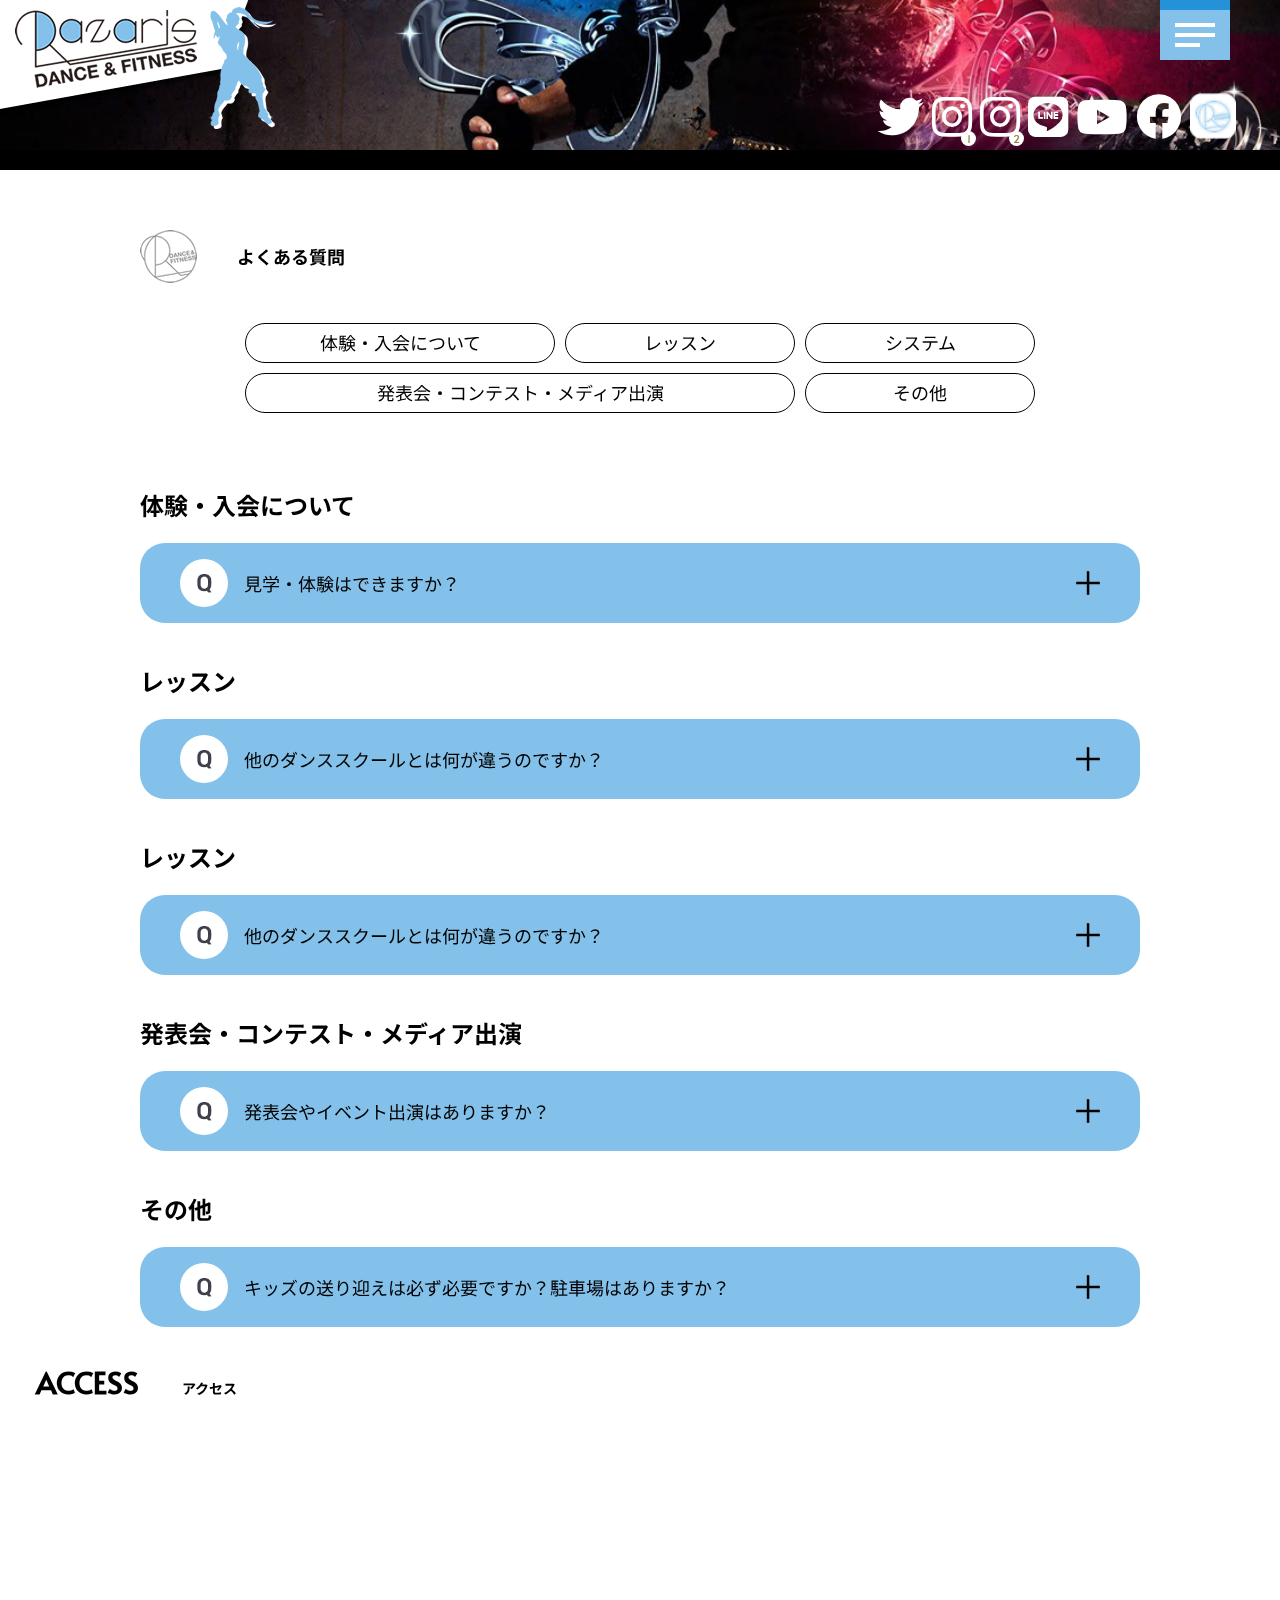
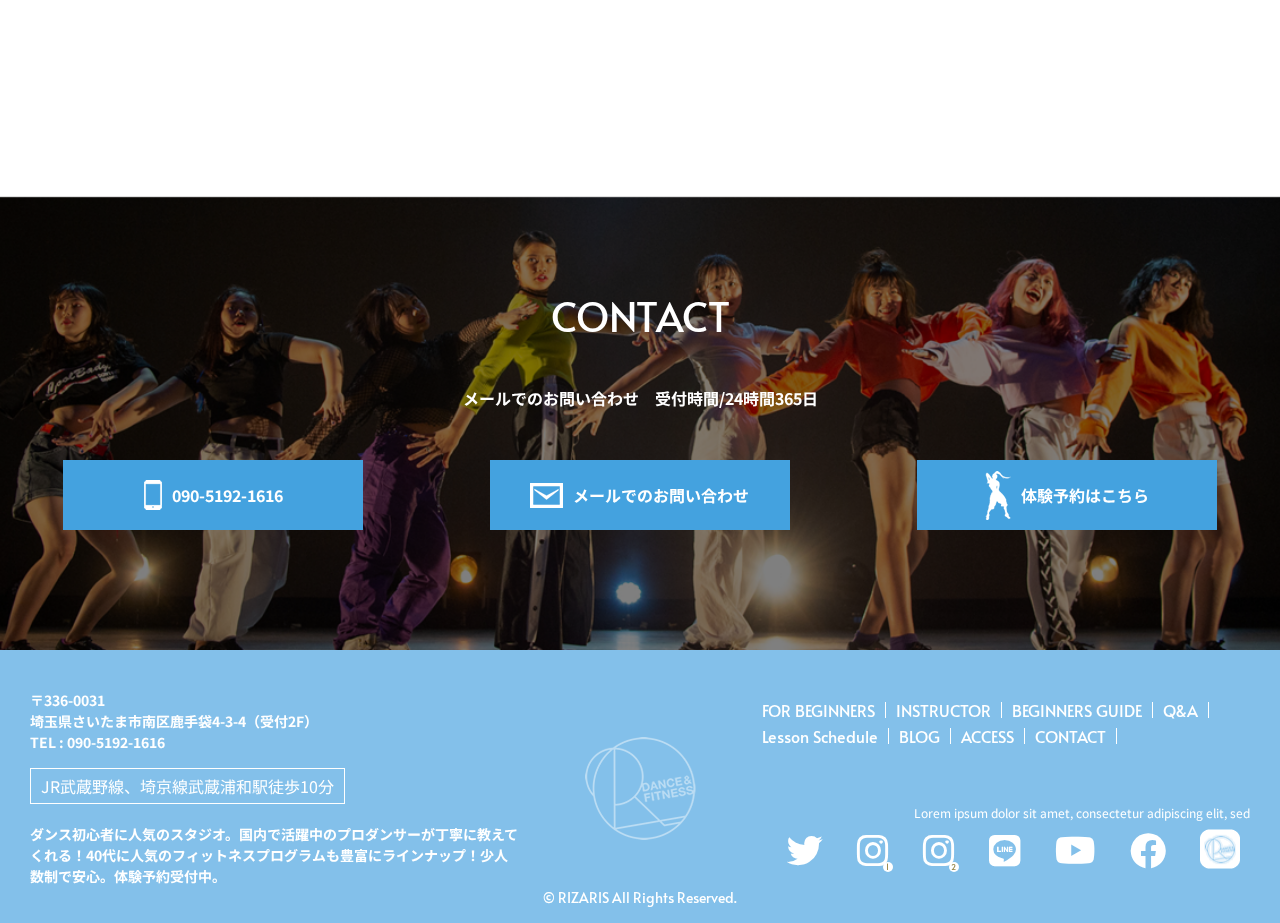
==== faq.html @ e18d0f36 "faq page added" ====
<!DOCTYPE html>
<html lang="en">
<head>
    <meta charset="UTF-8">
    <meta http-equiv="X-UA-Compatible" content="IE=edge">
    <meta name="viewport" content="width=device-width, initial-scale=1.0">
    <title>razaris</title>
    
    <link rel="shortcut icon" href="https://www.razaris.jp/wp/wp-content/themes/razaris/images/favicon.ico" type="image/vnd.microsoft.icon">
    <link rel="icon" href="https://www.razaris.jp/wp/wp-content/themes/razaris/images/favicon.ico" type="image/vnd.microsoft.icon">

    <link rel="stylesheet" href="./assets/css/fontawesome.css">
    <link rel="stylesheet" href="./assets/css/brands.css">
    <link rel="stylesheet" href="./assets/css/solid.css">
    <link rel="stylesheet" href="./assets/css/style.css">
    <link rel="stylesheet" href="./assets/css/top.css">
    <link rel="stylesheet" href="./assets/css/faq.css">

    <link rel="stylesheet" href="https://unpkg.com/swiper/swiper-bundle.min.css"/>
    <link href="https://unpkg.com/aos@2.3.1/dist/aos.css" rel="stylesheet">
</head>
<body>
    <header>
        <div>
            <div class="logo">
                <img src="./assets/img/logo.png" alt="">
            </div>
            <div class="menu-btn" onclick="menuClick(this)">
                <span></span>
                <span></span>
                <span></span>
            </div>
        </div>
    </header>
    <div class="menu" onclick="menuClose()">
        <div class="menu-left">
            <div class="logoBox">
                <img src="https://www.razaris.jp/wp/wp-content/themes/razaris/images/header_logo.png" alt="">
            </div>
            <div class="social-icons">
                <ul>
                    <li><a href="https://twitter.com/s_razaris" target="_blank"><i class="fab fa-twitter"></i></a></li>
                    <li><a href="https://www.instagram.com/razaris_studio/" target="_blank"><i class="fab fa-instagram"></i><span>1</span></a></li>
                    <li><a href="https://www.instagram.com/razaris_musashiurawa/" target="_blank"><i class="fab fa-instagram"></i><span>2</span></a></li>
                </ul>
                <ul>
                    <li><a href="https://line.me/R/ti/p/%40sju3052e" target="_blank"><i class="fab fa-line"></i></a></li>
                    <li><a href="https://www.youtube.com/channel/UCtfkmYhUdSObCA72cV7-EbQ" target="_blank"><i class="fab fa-youtube"></i></a></li>
                    <li><a href="https://www.facebook.com/%E3%83%A9%E3%82%B6%E3%83%AA%E3%82%B9-891098024272614/" target="_blank"><i class="fab fa-facebook"></i></a></li>
                </ul>
            </div>
        </div>
        <div class="menu-right">
            <div class="nav-list">
                <ul>
                    <li>
                        <a class="nav-item" href="https://www.razaris.jp/beginners">
                            <div class="inWrap">
                                <div class="box en">FOR BEGINNERS</div>
                                <div class="box jp">はじめての方へ</div>
                            </div>
                            <span class="bg"></span>
                        </a>
                    </li>
                    <li>
                        <a class="nav-item" href="https://www.razaris.jp/instructor">
                            <div class="inWrap">
                                <div class="box en">INSTRUCTOR</div>
                                <div class="box jp">インストラクター</div>
                            </div>
                            <span class="bg"></span>
                        </a>
                    </li>
                    <li>
                        <a class="nav-item" href="https://www.razaris.jp/guide">
                            <div class="inWrap">
                                <div class="box en">BEGINNERS GUIDE</div>
                                <div class="box jp">体験・入会案内</div>
                            </div>
                            <span class="bg"></span>
                        </a>
                    </li>
                    <li>
                        <a class="nav-item" href="https://www.razaris.jp/price">
                            <div class="inWrap">
                                <div class="box en">PRICE&amp;CLASS</div>
                                <div class="box jp">料金表＆クラス紹介</div>
                            </div>
                            <span class="bg"></span>
                        </a>
                    </li>
                    <li>
                        <a class="nav-item" href="https://www.razaris.jp/qa">
                            <div class="inWrap">
                                <div class="box en">Q&amp;A</div>
                                <div class="box jp">よくある質問</div>
                            </div>
                            <span class="bg"></span>
                        </a>
                    </li>
                </ul>
                <ul>
                    <li>
                        <a class="nav-item" href="https://www.razaris.jp/schedule#scheImg">
                            <div class="inWrap">
                                <div class="box en">Lesson Schedule</div>
                                <div class="box jp">レッスンスケジュール</div>
                            </div>
                            <span class="bg"></span>
                        </a>
                    </li>
                    <li>
                        <a class="nav-item" href="https://www.razaris.jp/blog">
                            <div class="inWrap">
                                <div class="box en">BLOG</div>
                                <div class="box jp">ブログ</div>
                            </div>
                            <span class="bg"></span>
                        </a>
                    </li>
                    <li>
                        <a class="nav-item" href="https://www.razaris.jp/access">
                            <div class="inWrap">
                                <div class="box en">ACCESS</div>
                                <div class="box jp">スタジオ案内</div>
                            </div>
                            <span class="bg"></span>
                        </a>
                    </li>
                    <li>
                        <a class="nav-item" href="https://www.razaris.jp/contact">
                            <div class="inWrap">
                                <div class="box en">CONTACT</div>
                                <div class="box jp">お問い合わせ</div>
                            </div>
                            <span class="bg"></span>
                        </a>
                    </li>
                    <li>
                        <a class="nav-item" href="https://www.razaris.jp/fitness" target="_blank">
                            <div class="inWrap">
                                <div class="box en">Fitness</div>
                                <div class="box jp">フィットネス</div>
                            </div>
                            <span class="bg"></span>
                        </a>
                    </li>
                </ul>
            </div>
            <div class="menu-bluebtn">
                <ul class="clearfix">
                    <li>
                        <a href="tel:09051921616">
                            <img src="https://www.razaris.jp/wp/wp-content/themes/razaris/images/navi_tel.png" alt="Tel">
                        </a>
                    </li>
                    <li>
                        <a href="https://www.razaris.jp/contact">
                            <img src="https://www.razaris.jp/wp/wp-content/themes/razaris/images/navi_mail.png" alt="Mail">
                        </a>
                    </li>
                    <li>
                        <a href="https://line.me/R/ti/p/%40sju3052e" target="_blank">
                            <img src="https://www.razaris.jp/wp/wp-content/themes/razaris/images/navi_line.png" alt="Line">
                        </a>
                    </li>
                    <li>
                        <a href="https://www.razaris.jp/schedule">
                            <img src="https://www.razaris.jp/wp/wp-content/themes/razaris/images/navi_trial.png" alt="">
                            <div class="inWrap">
                                <p class="s">体験予約はこちら</p>
                                <p class="l">体験レッスン</p>
                            </div>
                        </a>
                    </li>
                </ul>
            </div>
        </div>
    </div>
    <main>
        <section id="section01" class="top-banner" data-props="padding-top,padding-bottom" data-values="45,45">
            <div class="social-container">
                <div class="social-icons">
                    <ul>
                        <li><a href="https://twitter.com/s_razaris" target="_blank"><i class="fab fa-twitter"></i></a></li>
                        <li><a href="https://www.instagram.com/razaris_studio/" target="_blank"><i class="fab fa-instagram"></i><span>1</span></a></li>
                        <li><a href="https://www.instagram.com/razaris_musashiurawa/" target="_blank"><i class="fab fa-instagram"></i><span>2</span></a></li>
                        <li><a href="https://line.me/R/ti/p/%40sju3052e" target="_blank"><i class="fab fa-line"></i></a></li>
                        <li><a href="https://www.youtube.com/channel/UCtfkmYhUdSObCA72cV7-EbQ" target="_blank"><i class="fab fa-youtube"></i></a></li>
                        <li><a href="https://www.facebook.com/%E3%83%A9%E3%82%B6%E3%83%AA%E3%82%B9-891098024272614/" target="_blank"><i class="fab fa-facebook"></i></a></li>
                        <li><a href="https://ameblo.jp/razarisdanceandfitness/" target="_blank"><img src="./assets/img/fa-blog.png" alt=""></a></li>
                    </ul>
                </div>
            </div>
            <div class="black-bar"></div>
        </section>
        <!-- section faq -->
        <section class="section-pagetitle">
            <div class="wrapper">
                <div class="container">
                    <div class="page-title">
                        <img src="./assets/img/mark-black.png" alt="">
                        <p>よくある質問</p>
                    </div>    
                </div>    
            </div>
        </section>
        <section id="section-faq" class="section-faq">
            <div class="wrapper">
                <div class="container">
                    <aside id="anchor">
                        <ul>
                            <li><a href="#trial">体験・入会について</a></li>
                            <li><a href="#lesson">レッスン</a></li>
                            <li><a href="#system">システム</a></li>
                            <li><a href="#contest">発表会・コンテスト・メディア出演</a></li>
                            <li><a href="#etc">その他</a></li>
                        </ul>
                        <br class="mb60">
                    </aside>
                </div>
            </div>
        </section>
        <section id="trial" class="section-trial">
            <div class="wrapper">
                <div class="container">
                    <!-- 体験・入会について -->
                    <div class="faq-title">
                        <h2>体験・入会について</h2>
                    </div>
                    <div class="faq-card">
                        <div class="faq-q">
                            <img src="./assets/img/q.png" alt="">
                            <p>
                                見学・体験はできますか？
                            </p>
                        </div>
                        <div class="faq-a">
                            <div class="faq-text">
                                <p>
                                    見学は承っていませんが、まず最初に体験レッスンを受講することでクラスの雰囲気を十分に感じていただけます。講師は体験受講される方の状況を把握していますので、安心して受けられます。体験レッスン料は1,000円（税込）です。
                                </p>
                            </div>
                        </div>
                    </div>
                </div>
            </div>
        </section>
        <section id="lesson" class="section-lesson">
            <div class="wrapper">
                <div class="container">    
                    <!-- レッスン -->
                    <div class="faq-title">
                        <h2>レッスン</h2>
                    </div>
                    <div class="faq-card">
                        <div class="faq-q">
                            <img src="./assets/img/q.png" alt="">
                            <p>
                                他のダンススクールとは何が違うのですか？
                            </p>
                        </div>
                        <div class="faq-a">
                            <div class="faq-text">
                                <p>
                                    国内外のダンスシーンやメディアで活躍する一流ダンサーから直接レッスンを受けられます。また、レッスン前後に2階のラウンジで団らんしたりくつろぐこともできますので、アットホームな雰囲気で居心地がいいスタジオです。
                                </p>
                            </div>
                        </div>
                    </div>
                </div>
            </div>
        </section>
        <section id="system" class="section-system">
            <div class="wrapper">
                <div class="container">    
                    <!-- レッスン -->
                    <div class="faq-title">
                        <h2>レッスン</h2>
                    </div>
                    <div class="faq-card">
                        <div class="faq-q">
                            <img src="./assets/img/q.png" alt="">
                            <p>
                                他のダンススクールとは何が違うのですか？
                            </p>
                        </div>
                        <div class="faq-a">
                            <div class="faq-text">
                                <p>
                                    国内外のダンスシーンやメディアで活躍する一流ダンサーから直接レッスンを受けられます。また、レッスン前後に2階のラウンジで団らんしたりくつろぐこともできますので、アットホームな雰囲気で居心地がいいスタジオです。
                                </p>
                            </div>
                        </div>
                    </div>
                </div>
            </div>
        </section>
        <section id="contest" class="section-contest">
            <div class="wrapper">
                <div class="container">    
                    <!-- 発表会・コンテスト・メディア出演 -->
                    <div class="faq-title">
                        <h2>発表会・コンテスト・メディア出演</h2>
                    </div>
                    <div class="faq-card">
                        <div class="faq-q">
                            <img src="./assets/img/q.png" alt="">
                            <p>
                                発表会やイベント出演はありますか？
                            </p>
                        </div>
                        <div class="faq-a">
                            <div class="faq-text">
                                <p>
                                    ダンスクラスでは年に1回大規模なダンス発表会があり、希望によりご参加いただけます。<br>
                                    是非日頃の練習の成果を発揮してください！<br>
                                    過去には、プラザウエスト、蕨市民会館、彩の国芸術劇場、さいたま市文化センター等でダンス公演を開催しました。<br>
                                    他、地域交流イベント、コンテストに出演する機会もあります。
                                </p>
                            </div>
                        </div>
                    </div>
                </div>
            </div>
        </section>
        <section id="etc" class="section-etc">
            <div class="wrapper">
                <div class="container">
                    <!-- その他 -->
                    <div class="faq-title">
                        <h2>その他</h2>
                    </div>
                    <div class="faq-card">
                        <div class="faq-q">
                            <img src="./assets/img/q.png" alt="">
                            <p>
                                キッズの送り迎えは必ず必要ですか？駐車場はありますか？
                            </p>
                        </div>
                        <div class="faq-a">
                            <div class="faq-text">
                                <p>
                                    お子様の安全の為にできるだけ慣れるまで付き添いお願いいたします。<br>
                                    スタジオ前駐車場（3台）と隣の駐車場（8、9、10番）、交差点奥駐車場（4台）は譲り合ってご利用ください。満車の際は、隣のコインパーキングをご利用下さい。駐車場内で昇降をお願いいたします。<br>
                                    スタジオ前での路駐、Uターン、アイドリングは禁止とさせていただいております。
                                </p>
                            </div>
                        </div>
                    </div>
                </div>    
            </div>
        </section>
    </main>
    <section id="section10" class="section10">
        <h1>
            ACCESS <span class="subtitle">アクセス</span>
        </h1>
        <iframe src="https://www.google.com/maps/embed?pb=!1m18!1m12!1m3!1d1922.9398902011635!2d139.63848699033758!3d35.84933406135089!2m3!1f0!2f0!3f0!3m2!1i1024!2i768!4f13.1!3m3!1m2!1s0x6018eb6c1aa24273%3A0x673429aa1a81c50f!2zUkFaQVJJUyDjg4Djg7Pjgrkm44OV44Kj44OD44OI44ON44K5!5e0!3m2!1sja!2sjp!4v1604991293645!5m2!1sja!2sjp" frameborder="0" allowfullscreen="" aria-hidden="false" tabindex="0"></iframe>
        <div class="main-container">
            <div class="contact-title">
                CONTACT
            </div>
            <div class="contact-subtitle">
                メールでのお問い合わせ　受付時間/24時間365日
            </div>
            <div class="button-container">
                <a href="" class="blue-btn">
                    <img src="./assets/img/icon-phone.png" alt="">
                    <span>090-5192-1616</span>
                </a>
                <a href="" class="blue-btn">
                    <img src="./assets/img/icon-mail.png" alt="">
                    <span>メールでのお問い合わせ</span>
                </a>
                <a href="" class="blue-btn">
                    <img src="./assets/img/icon-ninja.png" alt="">
                    <span>体験予約はこちら</span>
                </a>
            </div>
        </div>
    </section>
    <footer>
        <div class="main-container">
            <div class="footer-left">
                <p>
                    〒336-0031<br>
                    埼玉県さいたま市南区鹿手袋4-3-4（受付2F）<br>
                    TEL : 090-5192-1616
                </p>
                <div class="box-text">
                    JR武蔵野線、埼京線武蔵浦和駅徒歩10分
                </div>
                <p>
                    ダンス初心者に人気のスタジオ。国内で活躍中のプロダンサーが丁寧に教えてくれる！40代に人気のフィットネスプログラムも豊富にラインナップ！少人数制で安心。体験予約受付中。
                </p>
            </div>
            <div class="footer-center">
                <img src="./assets/img/mark-white.png" alt="">
            </div>
            <div class="footer-right">
                <div class="footer-menu">
                    <ul>
                        <li><a href="./beginners.html">FOR BEGINNERS</a></li>
                        <li><a href="./instructor.html">INSTRUCTOR</a></li>
                        <li><a href="./guide.html">BEGINNERS GUIDE</a></li>
                        <li><a href="./faq.html">Q&A</a></li>
                        <li><a href="./schedule.html">Lesson Schedule</a></li>
                        <li><a href="./blog.html">BLOG</a></li>
                        <li><a href="./access.html">ACCESS</a></li>
                        <li><a href="./contact.html">CONTACT</a></li>
                    </ul>
                </div>
                <div class="social-container">
                    <p>
                        Lorem ipsum dolor sit amet, consectetur adipiscing elit, sed
                    </p>
                    <div class="social-icons">
                        <ul>
                            <li><a href="https://twitter.com/s_razaris" target="_blank"><i class="fab fa-twitter"></i></a></li>
                            <li><a href="https://www.instagram.com/razaris_studio/" target="_blank"><i class="fab fa-instagram"></i><span>1</span></a></li>
                            <li><a href="https://www.instagram.com/razaris_musashiurawa/" target="_blank"><i class="fab fa-instagram"></i><span>2</span></a></li>
                            <li><a href="https://line.me/R/ti/p/%40sju3052e" target="_blank"><i class="fab fa-line"></i></a></li>
                            <li><a href="https://www.youtube.com/channel/UCtfkmYhUdSObCA72cV7-EbQ" target="_blank"><i class="fab fa-youtube"></i></a></li>
                            <li><a href="https://www.facebook.com/%E3%83%A9%E3%82%B6%E3%83%AA%E3%82%B9-891098024272614/" target="_blank"><i class="fab fa-facebook"></i></a></li>
                            <li><a href="https://ameblo.jp/razarisdanceandfitness/" target="_blank"><img src="./assets/img/fa-blog.png" alt=""></a></li>
                        </ul>
                    </div>
                </div>
            </div>
        </div>
        <div class="copyright">© RIZARIS All Rights Reserved.</div>
    </footer>
</div>    
    <script src="https://ajax.googleapis.com/ajax/libs/jquery/3.4.1/jquery.min.js"></script>
    <script src="./assets/js/main.js"></script>
    <script src="./assets/js/luxy.js" charset="UTF-8"></script>
    <script>
		luxy.init({
			wrapper: '#luxy',
			targets : '.luxy-el',
			wrapperSpeed:  0.08
		});
	</script>
    <script src="https://unpkg.com/swiper/swiper-bundle.min.js"></script>
    <script src="https://unpkg.com/aos@2.3.1/dist/aos.js"></script>
    <script>
        AOS.init();
    </script>

    <!-- Initialize Swiper -->
    <script>
        document.addEventListener('DOMContentLoaded', (event) => {
            document.querySelector('video').playbackRate = 0.5;
        })

    </script>
    <script>
      var swiper = new Swiper(".mySwiper", {
        slidesPerView: 4,
        spaceBetween: 30,
        slidesPerGroup: 1,
        centeredSlides: true,
        loop: true,
        speed: 1000,
        loopFillGroupWithBlank: true,
        pagination: {
          el: ".swiper-pagination",
          clickable: true,
        },
        navigation: {
          nextEl: ".swiper-button-next",
          prevEl: ".swiper-button-prev",
        },
        autoplay: 
        {
            delay: 2000,
        },
        breakpoints: {
            300: {
                slidesPerView: 1,
                spaceBetween: 20,
            },
            400: {
                slidesPerView: 2,
                spaceBetween: 20,
            },
            700: {
                slidesPerView: 4,
                spaceBetween: 10,
            },
            1024: {
                slidesPerView: 4,
                spaceBetween: 20,
            },
            1280: {
                slidesPerView: 4,
                spaceBetween: 30,
            },
            1700: {
                slidesPerView: 5,
                spaceBetween: 30,
            }
        },
      });
    </script>
    <script>
      var swiper = new Swiper(".mySwiper1", {
        slidesPerView: 4,
        spaceBetween: 0,
        slidesPerGroup: 1,
        loop: true,
        speed: 1000,
        loopFillGroupWithBlank: true,
        centeredSlides: true,
        pagination: {
          el: ".swiper-pagination",
          clickable: true,
        },
        autoplay: 
        {
            delay: 1000,
            disableOnInteraction: true,
            reverseDirection: true,
        },
      });
    </script>
    <script>
        var vSwiper = new Swiper(".vSwiper", {
            slidesPerView: 3,
            direction: "vertical",
            spaceBetween: 20,
            loop: false,
            navigation: {
                nextEl: ".swiper-button-next",
                prevEl: ".swiper-button-prev",
            },
            pagination: {
                el: ".swiper-pagination",
                clickable: true,
            },
            // autoplay: 
            // {
            //     delay: 1000,
            // },
            breakpoints: {
                300: {
                    slidesPerView: 2,
                    spaceBetween: 4,
                },
                400: {
                    slidesPerView: 3,
                    spaceBetween: 6,
                },
                700: {
                    slidesPerView: 3,
                    spaceBetween: 10,
                },
                1024: {
                    slidesPerView: 3,
                    spaceBetween: 15,
                },
                1400: {
                    slidesPerView: 3,
                    spaceBetween: 20,
                },
            },
        });
    </script>
    <script type="text/javascript">
        function selectVideo() {
            var video = document.getElementById('myVideo');
            var source = document.getElementById('videoSrc');

            source.setAttribute('src', 'https://v.ftcdn.net/04/48/09/37/240_F_448093765_5IXoB23cC8hgKr6oNmVTh2h4mNml1hp4_ST.mp4');

            video.load();
            video.play();

            fetchVideoAndPlay();
        }

        function selectVideo1() {
            var video = document.getElementById('myVideo');
            var source = document.getElementById('videoSrc');

            source.setAttribute('src', 'https://v.ftcdn.net/04/48/09/38/700_F_448093869_Vq3X20FxTqQklXRP7B7qhKaOr8yYSsgb_ST.mp4');

            video.load();
            video.play();
        }
        function selectVideo2() {
            var video = document.getElementById('myVideo');
            var source = document.getElementById('videoSrc');

            source.setAttribute('src', 'https://v.ftcdn.net/04/48/09/38/700_F_448093812_rDXJckNQewrt40mZOoKi8KOc2uJFhSHm_ST.mp4');

            video.load();
            video.play();
        }
        function selectVideo3() {
            var video = document.getElementById('myVideo');
            var source = document.getElementById('videoSrc');

            source.setAttribute('src', 'https://v.ftcdn.net/04/48/09/32/700_F_448093206_kaLBcEiaNkqK47w3LVMt9gm4i082Mdwi_ST.mp4');

            video.load();
            video.play();
        }
        function selectVideo4() {
            var video = document.getElementById('myVideo');
            var source = document.getElementById('videoSrc');

            source.setAttribute('src', 'https://v.ftcdn.net/04/78/23/54/700_F_478235412_tMBUkXyQqa2BK3oj0tUpE2cZcK6jKGqp_ST.mp4');

            video.load();
            video.play();
        }

    </script>

</body>
</html>
---- assets/css/brands.css ----
/*!
 * Font Awesome Free 6.0.0-beta3 by @fontawesome - https://fontawesome.com
 * License - https://fontawesome.com/license/free (Icons: CC BY 4.0, Fonts: SIL OFL 1.1, Code: MIT License)
 * Copyright 2021 Fonticons, Inc.
 */
:root, :host {
  --fa-font-brands: normal 400 1em/1 "Font Awesome 6 Brands"; }

@font-face {
  font-family: 'Font Awesome 6 Brands';
  font-style: normal;
  font-weight: 400;
  font-display: block;
  src: url("../webfonts/fa-brands-400.woff2") format("woff2"), url("../webfonts/fa-brands-400.ttf") format("truetype"); }

.fab,
.fa-brands {
  font-family: 'Font Awesome 6 Brands';
  font-weight: 400; }

.fa-42-group:before {
  content: "\e080"; }

.fa-innosoft:before {
  content: "\e080"; }

.fa-500px:before {
  content: "\f26e"; }

.fa-accessible-icon:before {
  content: "\f368"; }

.fa-accusoft:before {
  content: "\f369"; }

.fa-acquisitions-incorporated:before {
  content: "\f6af"; }

.fa-adn:before {
  content: "\f170"; }

.fa-adversal:before {
  content: "\f36a"; }

.fa-affiliatetheme:before {
  content: "\f36b"; }

.fa-airbnb:before {
  content: "\f834"; }

.fa-algolia:before {
  content: "\f36c"; }

.fa-alipay:before {
  content: "\f642"; }

.fa-amazon:before {
  content: "\f270"; }

.fa-amazon-pay:before {
  content: "\f42c"; }

.fa-amilia:before {
  content: "\f36d"; }

.fa-android:before {
  content: "\f17b"; }

.fa-angellist:before {
  content: "\f209"; }

.fa-angrycreative:before {
  content: "\f36e"; }

.fa-angular:before {
  content: "\f420"; }

.fa-app-store:before {
  content: "\f36f"; }

.fa-app-store-ios:before {
  content: "\f370"; }

.fa-apper:before {
  content: "\f371"; }

.fa-apple:before {
  content: "\f179"; }

.fa-apple-pay:before {
  content: "\f415"; }

.fa-artstation:before {
  content: "\f77a"; }

.fa-asymmetrik:before {
  content: "\f372"; }

.fa-atlassian:before {
  content: "\f77b"; }

.fa-audible:before {
  content: "\f373"; }

.fa-autoprefixer:before {
  content: "\f41c"; }

.fa-avianex:before {
  content: "\f374"; }

.fa-aviato:before {
  content: "\f421"; }

.fa-aws:before {
  content: "\f375"; }

.fa-bandcamp:before {
  content: "\f2d5"; }

.fa-battle-net:before {
  content: "\f835"; }

.fa-behance:before {
  content: "\f1b4"; }

.fa-behance-square:before {
  content: "\f1b5"; }

.fa-bilibili:before {
  content: "\e3d9"; }

.fa-bimobject:before {
  content: "\f378"; }

.fa-bitbucket:before {
  content: "\f171"; }

.fa-bitcoin:before {
  content: "\f379"; }

.fa-bity:before {
  content: "\f37a"; }

.fa-black-tie:before {
  content: "\f27e"; }

.fa-blackberry:before {
  content: "\f37b"; }

.fa-blogger:before {
  content: "\f37c"; }

.fa-blogger-b:before {
  content: "\f37d"; }

.fa-bluetooth:before {
  content: "\f293"; }

.fa-bluetooth-b:before {
  content: "\f294"; }

.fa-bootstrap:before {
  content: "\f836"; }

.fa-bots:before {
  content: "\e340"; }

.fa-btc:before {
  content: "\f15a"; }

.fa-buffer:before {
  content: "\f837"; }

.fa-buromobelexperte:before {
  content: "\f37f"; }

.fa-buy-n-large:before {
  content: "\f8a6"; }

.fa-buysellads:before {
  content: "\f20d"; }

.fa-canadian-maple-leaf:before {
  content: "\f785"; }

.fa-cc-amazon-pay:before {
  content: "\f42d"; }

.fa-cc-amex:before {
  content: "\f1f3"; }

.fa-cc-apple-pay:before {
  content: "\f416"; }

.fa-cc-diners-club:before {
  content: "\f24c"; }

.fa-cc-discover:before {
  content: "\f1f2"; }

.fa-cc-jcb:before {
  content: "\f24b"; }

.fa-cc-mastercard:before {
  content: "\f1f1"; }

.fa-cc-paypal:before {
  content: "\f1f4"; }

.fa-cc-stripe:before {
  content: "\f1f5"; }

.fa-cc-visa:before {
  content: "\f1f0"; }

.fa-centercode:before {
  content: "\f380"; }

.fa-centos:before {
  content: "\f789"; }

.fa-chrome:before {
  content: "\f268"; }

.fa-chromecast:before {
  content: "\f838"; }

.fa-cloudflare:before {
  content: "\e07d"; }

.fa-cloudscale:before {
  content: "\f383"; }

.fa-cloudsmith:before {
  content: "\f384"; }

.fa-cloudversify:before {
  content: "\f385"; }

.fa-cmplid:before {
  content: "\e360"; }

.fa-codepen:before {
  content: "\f1cb"; }

.fa-codiepie:before {
  content: "\f284"; }

.fa-confluence:before {
  content: "\f78d"; }

.fa-connectdevelop:before {
  content: "\f20e"; }

.fa-contao:before {
  content: "\f26d"; }

.fa-cotton-bureau:before {
  content: "\f89e"; }

.fa-cpanel:before {
  content: "\f388"; }

.fa-creative-commons:before {
  content: "\f25e"; }

.fa-creative-commons-by:before {
  content: "\f4e7"; }

.fa-creative-commons-nc:before {
  content: "\f4e8"; }

.fa-creative-commons-nc-eu:before {
  content: "\f4e9"; }

.fa-creative-commons-nc-jp:before {
  content: "\f4ea"; }

.fa-creative-commons-nd:before {
  content: "\f4eb"; }

.fa-creative-commons-pd:before {
  content: "\f4ec"; }

.fa-creative-commons-pd-alt:before {
  content: "\f4ed"; }

.fa-creative-commons-remix:before {
  content: "\f4ee"; }

.fa-creative-commons-sa:before {
  content: "\f4ef"; }

.fa-creative-commons-sampling:before {
  content: "\f4f0"; }

.fa-creative-commons-sampling-plus:before {
  content: "\f4f1"; }

.fa-creative-commons-share:before {
  content: "\f4f2"; }

.fa-creative-commons-zero:before {
  content: "\f4f3"; }

.fa-critical-role:before {
  content: "\f6c9"; }

.fa-css3:before {
  content: "\f13c"; }

.fa-css3-alt:before {
  content: "\f38b"; }

.fa-cuttlefish:before {
  content: "\f38c"; }

.fa-d-and-d:before {
  content: "\f38d"; }

.fa-d-and-d-beyond:before {
  content: "\f6ca"; }

.fa-dailymotion:before {
  content: "\e052"; }

.fa-dashcube:before {
  content: "\f210"; }

.fa-deezer:before {
  content: "\e077"; }

.fa-delicious:before {
  content: "\f1a5"; }

.fa-deploydog:before {
  content: "\f38e"; }

.fa-deskpro:before {
  content: "\f38f"; }

.fa-dev:before {
  content: "\f6cc"; }

.fa-deviantart:before {
  content: "\f1bd"; }

.fa-dhl:before {
  content: "\f790"; }

.fa-diaspora:before {
  content: "\f791"; }

.fa-digg:before {
  content: "\f1a6"; }

.fa-digital-ocean:before {
  content: "\f391"; }

.fa-discord:before {
  content: "\f392"; }

.fa-discourse:before {
  content: "\f393"; }

.fa-dochub:before {
  content: "\f394"; }

.fa-docker:before {
  content: "\f395"; }

.fa-draft2digital:before {
  content: "\f396"; }

.fa-dribbble:before {
  content: "\f17d"; }

.fa-dribbble-square:before {
  content: "\f397"; }

.fa-dropbox:before {
  content: "\f16b"; }

.fa-drupal:before {
  content: "\f1a9"; }

.fa-dyalog:before {
  content: "\f399"; }

.fa-earlybirds:before {
  content: "\f39a"; }

.fa-ebay:before {
  content: "\f4f4"; }

.fa-edge:before {
  content: "\f282"; }

.fa-edge-legacy:before {
  content: "\e078"; }

.fa-elementor:before {
  content: "\f430"; }

.fa-ello:before {
  content: "\f5f1"; }

.fa-ember:before {
  content: "\f423"; }

.fa-empire:before {
  content: "\f1d1"; }

.fa-envira:before {
  content: "\f299"; }

.fa-erlang:before {
  content: "\f39d"; }

.fa-ethereum:before {
  content: "\f42e"; }

.fa-etsy:before {
  content: "\f2d7"; }

.fa-evernote:before {
  content: "\f839"; }

.fa-expeditedssl:before {
  content: "\f23e"; }

.fa-facebook:before {
  content: "\f09a"; }

.fa-facebook-f:before {
  content: "\f39e"; }

.fa-facebook-messenger:before {
  content: "\f39f"; }

.fa-facebook-square:before {
  content: "\f082"; }

.fa-fantasy-flight-games:before {
  content: "\f6dc"; }

.fa-fedex:before {
  content: "\f797"; }

.fa-fedora:before {
  content: "\f798"; }

.fa-figma:before {
  content: "\f799"; }

.fa-firefox:before {
  content: "\f269"; }

.fa-firefox-browser:before {
  content: "\e007"; }

.fa-first-order:before {
  content: "\f2b0"; }

.fa-first-order-alt:before {
  content: "\f50a"; }

.fa-firstdraft:before {
  content: "\f3a1"; }

.fa-flickr:before {
  content: "\f16e"; }

.fa-flipboard:before {
  content: "\f44d"; }

.fa-fly:before {
  content: "\f417"; }

.fa-font-awesome:before {
  content: "\f2b4"; }

.fa-font-awesome-flag:before {
  content: "\f2b4"; }

.fa-font-awesome-logo-full:before {
  content: "\f2b4"; }

.fa-fonticons:before {
  content: "\f280"; }

.fa-fonticons-fi:before {
  content: "\f3a2"; }

.fa-fort-awesome:before {
  content: "\f286"; }

.fa-fort-awesome-alt:before {
  content: "\f3a3"; }

.fa-forumbee:before {
  content: "\f211"; }

.fa-foursquare:before {
  content: "\f180"; }

.fa-free-code-camp:before {
  content: "\f2c5"; }

.fa-freebsd:before {
  content: "\f3a4"; }

.fa-fulcrum:before {
  content: "\f50b"; }

.fa-galactic-republic:before {
  content: "\f50c"; }

.fa-galactic-senate:before {
  content: "\f50d"; }

.fa-get-pocket:before {
  content: "\f265"; }

.fa-gg:before {
  content: "\f260"; }

.fa-gg-circle:before {
  content: "\f261"; }

.fa-git:before {
  content: "\f1d3"; }

.fa-git-alt:before {
  content: "\f841"; }

.fa-git-square:before {
  content: "\f1d2"; }

.fa-github:before {
  content: "\f09b"; }

.fa-github-alt:before {
  content: "\f113"; }

.fa-github-square:before {
  content: "\f092"; }

.fa-gitkraken:before {
  content: "\f3a6"; }

.fa-gitlab:before {
  content: "\f296"; }

.fa-gitter:before {
  content: "\f426"; }

.fa-glide:before {
  content: "\f2a5"; }

.fa-glide-g:before {
  content: "\f2a6"; }

.fa-gofore:before {
  content: "\f3a7"; }

.fa-golang:before {
  content: "\e40f"; }

.fa-goodreads:before {
  content: "\f3a8"; }

.fa-goodreads-g:before {
  content: "\f3a9"; }

.fa-google:before {
  content: "\f1a0"; }

.fa-google-drive:before {
  content: "\f3aa"; }

.fa-google-pay:before {
  content: "\e079"; }

.fa-google-play:before {
  content: "\f3ab"; }

.fa-google-plus:before {
  content: "\f2b3"; }

.fa-google-plus-g:before {
  content: "\f0d5"; }

.fa-google-plus-square:before {
  content: "\f0d4"; }

.fa-google-wallet:before {
  content: "\f1ee"; }

.fa-gratipay:before {
  content: "\f184"; }

.fa-grav:before {
  content: "\f2d6"; }

.fa-gripfire:before {
  content: "\f3ac"; }

.fa-grunt:before {
  content: "\f3ad"; }

.fa-guilded:before {
  content: "\e07e"; }

.fa-gulp:before {
  content: "\f3ae"; }

.fa-hacker-news:before {
  content: "\f1d4"; }

.fa-hacker-news-square:before {
  content: "\f3af"; }

.fa-hackerrank:before {
  content: "\f5f7"; }

.fa-hips:before {
  content: "\f452"; }

.fa-hire-a-helper:before {
  content: "\f3b0"; }

.fa-hive:before {
  content: "\e07f"; }

.fa-hooli:before {
  content: "\f427"; }

.fa-hornbill:before {
  content: "\f592"; }

.fa-hotjar:before {
  content: "\f3b1"; }

.fa-houzz:before {
  content: "\f27c"; }

.fa-html5:before {
  content: "\f13b"; }

.fa-hubspot:before {
  content: "\f3b2"; }

.fa-ideal:before {
  content: "\e013"; }

.fa-imdb:before {
  content: "\f2d8"; }

.fa-instagram:before {
  content: "\f16d"; }

.fa-instagram-square:before {
  content: "\e055"; }

.fa-instalod:before {
  content: "\e081"; }

.fa-intercom:before {
  content: "\f7af"; }

.fa-internet-explorer:before {
  content: "\f26b"; }

.fa-invision:before {
  content: "\f7b0"; }

.fa-ioxhost:before {
  content: "\f208"; }

.fa-itch-io:before {
  content: "\f83a"; }

.fa-itunes:before {
  content: "\f3b4"; }

.fa-itunes-note:before {
  content: "\f3b5"; }

.fa-java:before {
  content: "\f4e4"; }

.fa-jedi-order:before {
  content: "\f50e"; }

.fa-jenkins:before {
  content: "\f3b6"; }

.fa-jira:before {
  content: "\f7b1"; }

.fa-joget:before {
  content: "\f3b7"; }

.fa-joomla:before {
  content: "\f1aa"; }

.fa-js:before {
  content: "\f3b8"; }

.fa-js-square:before {
  content: "\f3b9"; }

.fa-jsfiddle:before {
  content: "\f1cc"; }

.fa-kaggle:before {
  content: "\f5fa"; }

.fa-keybase:before {
  content: "\f4f5"; }

.fa-keycdn:before {
  content: "\f3ba"; }

.fa-kickstarter:before {
  content: "\f3bb"; }

.fa-kickstarter-k:before {
  content: "\f3bc"; }

.fa-korvue:before {
  content: "\f42f"; }

.fa-laravel:before {
  content: "\f3bd"; }

.fa-lastfm:before {
  content: "\f202"; }

.fa-lastfm-square:before {
  content: "\f203"; }

.fa-leanpub:before {
  content: "\f212"; }

.fa-less:before {
  content: "\f41d"; }

.fa-line:before {
  content: "\f3c0"; }

.fa-linkedin:before {
  content: "\f08c"; }

.fa-linkedin-in:before {
  content: "\f0e1"; }

.fa-linode:before {
  content: "\f2b8"; }

.fa-linux:before {
  content: "\f17c"; }

.fa-lyft:before {
  content: "\f3c3"; }

.fa-magento:before {
  content: "\f3c4"; }

.fa-mailchimp:before {
  content: "\f59e"; }

.fa-mandalorian:before {
  content: "\f50f"; }

.fa-markdown:before {
  content: "\f60f"; }

.fa-mastodon:before {
  content: "\f4f6"; }

.fa-maxcdn:before {
  content: "\f136"; }

.fa-mdb:before {
  content: "\f8ca"; }

.fa-medapps:before {
  content: "\f3c6"; }

.fa-medium:before {
  content: "\f23a"; }

.fa-medium-m:before {
  content: "\f23a"; }

.fa-medrt:before {
  content: "\f3c8"; }

.fa-meetup:before {
  content: "\f2e0"; }

.fa-megaport:before {
  content: "\f5a3"; }

.fa-mendeley:before {
  content: "\f7b3"; }

.fa-microblog:before {
  content: "\e01a"; }

.fa-microsoft:before {
  content: "\f3ca"; }

.fa-mix:before {
  content: "\f3cb"; }

.fa-mixcloud:before {
  content: "\f289"; }

.fa-mixer:before {
  content: "\e056"; }

.fa-mizuni:before {
  content: "\f3cc"; }

.fa-modx:before {
  content: "\f285"; }

.fa-monero:before {
  content: "\f3d0"; }

.fa-napster:before {
  content: "\f3d2"; }

.fa-neos:before {
  content: "\f612"; }

.fa-nimblr:before {
  content: "\f5a8"; }

.fa-node:before {
  content: "\f419"; }

.fa-node-js:before {
  content: "\f3d3"; }

.fa-npm:before {
  content: "\f3d4"; }

.fa-ns8:before {
  content: "\f3d5"; }

.fa-nutritionix:before {
  content: "\f3d6"; }

.fa-octopus-deploy:before {
  content: "\e082"; }

.fa-odnoklassniki:before {
  content: "\f263"; }

.fa-odnoklassniki-square:before {
  content: "\f264"; }

.fa-old-republic:before {
  content: "\f510"; }

.fa-opencart:before {
  content: "\f23d"; }

.fa-openid:before {
  content: "\f19b"; }

.fa-opera:before {
  content: "\f26a"; }

.fa-optin-monster:before {
  content: "\f23c"; }

.fa-orcid:before {
  content: "\f8d2"; }

.fa-osi:before {
  content: "\f41a"; }

.fa-page4:before {
  content: "\f3d7"; }

.fa-pagelines:before {
  content: "\f18c"; }

.fa-palfed:before {
  content: "\f3d8"; }

.fa-patreon:before {
  content: "\f3d9"; }

.fa-paypal:before {
  content: "\f1ed"; }

.fa-penny-arcade:before {
  content: "\f704"; }

.fa-perbyte:before {
  content: "\e083"; }

.fa-periscope:before {
  content: "\f3da"; }

.fa-phabricator:before {
  content: "\f3db"; }

.fa-phoenix-framework:before {
  content: "\f3dc"; }

.fa-phoenix-squadron:before {
  content: "\f511"; }

.fa-php:before {
  content: "\f457"; }

.fa-pied-piper:before {
  content: "\f2ae"; }

.fa-pied-piper-alt:before {
  content: "\f1a8"; }

.fa-pied-piper-hat:before {
  content: "\f4e5"; }

.fa-pied-piper-pp:before {
  content: "\f1a7"; }

.fa-pied-piper-square:before {
  content: "\e01e"; }

.fa-pinterest:before {
  content: "\f0d2"; }

.fa-pinterest-p:before {
  content: "\f231"; }

.fa-pinterest-square:before {
  content: "\f0d3"; }

.fa-pix:before {
  content: "\e43a"; }

.fa-playstation:before {
  content: "\f3df"; }

.fa-product-hunt:before {
  content: "\f288"; }

.fa-pushed:before {
  content: "\f3e1"; }

.fa-python:before {
  content: "\f3e2"; }

.fa-qq:before {
  content: "\f1d6"; }

.fa-quinscape:before {
  content: "\f459"; }

.fa-quora:before {
  content: "\f2c4"; }

.fa-r-project:before {
  content: "\f4f7"; }

.fa-raspberry-pi:before {
  content: "\f7bb"; }

.fa-ravelry:before {
  content: "\f2d9"; }

.fa-react:before {
  content: "\f41b"; }

.fa-reacteurope:before {
  content: "\f75d"; }

.fa-readme:before {
  content: "\f4d5"; }

.fa-rebel:before {
  content: "\f1d0"; }

.fa-red-river:before {
  content: "\f3e3"; }

.fa-reddit:before {
  content: "\f1a1"; }

.fa-reddit-alien:before {
  content: "\f281"; }

.fa-reddit-square:before {
  content: "\f1a2"; }

.fa-redhat:before {
  content: "\f7bc"; }

.fa-renren:before {
  content: "\f18b"; }

.fa-replyd:before {
  content: "\f3e6"; }

.fa-researchgate:before {
  content: "\f4f8"; }

.fa-resolving:before {
  content: "\f3e7"; }

.fa-rev:before {
  content: "\f5b2"; }

.fa-rocketchat:before {
  content: "\f3e8"; }

.fa-rockrms:before {
  content: "\f3e9"; }

.fa-rust:before {
  content: "\e07a"; }

.fa-safari:before {
  content: "\f267"; }

.fa-salesforce:before {
  content: "\f83b"; }

.fa-sass:before {
  content: "\f41e"; }

.fa-schlix:before {
  content: "\f3ea"; }

.fa-scribd:before {
  content: "\f28a"; }

.fa-searchengin:before {
  content: "\f3eb"; }

.fa-sellcast:before {
  content: "\f2da"; }

.fa-sellsy:before {
  content: "\f213"; }

.fa-servicestack:before {
  content: "\f3ec"; }

.fa-shirtsinbulk:before {
  content: "\f214"; }

.fa-shopify:before {
  content: "\e057"; }

.fa-shopware:before {
  content: "\f5b5"; }

.fa-simplybuilt:before {
  content: "\f215"; }

.fa-sistrix:before {
  content: "\f3ee"; }

.fa-sith:before {
  content: "\f512"; }

.fa-sitrox:before {
  content: "\e44a"; }

.fa-sketch:before {
  content: "\f7c6"; }

.fa-skyatlas:before {
  content: "\f216"; }

.fa-skype:before {
  content: "\f17e"; }

.fa-slack:before {
  content: "\f198"; }

.fa-slack-hash:before {
  content: "\f198"; }

.fa-slideshare:before {
  content: "\f1e7"; }

.fa-snapchat:before {
  content: "\f2ab"; }

.fa-snapchat-ghost:before {
  content: "\f2ab"; }

.fa-snapchat-square:before {
  content: "\f2ad"; }

.fa-soundcloud:before {
  content: "\f1be"; }

.fa-sourcetree:before {
  content: "\f7d3"; }

.fa-speakap:before {
  content: "\f3f3"; }

.fa-speaker-deck:before {
  content: "\f83c"; }

.fa-spotify:before {
  content: "\f1bc"; }

.fa-square-font-awesome:before {
  content: "\f425"; }

.fa-square-font-awesome-stroke:before {
  content: "\f35c"; }

.fa-font-awesome-alt:before {
  content: "\f35c"; }

.fa-squarespace:before {
  content: "\f5be"; }

.fa-stack-exchange:before {
  content: "\f18d"; }

.fa-stack-overflow:before {
  content: "\f16c"; }

.fa-stackpath:before {
  content: "\f842"; }

.fa-staylinked:before {
  content: "\f3f5"; }

.fa-steam:before {
  content: "\f1b6"; }

.fa-steam-square:before {
  content: "\f1b7"; }

.fa-steam-symbol:before {
  content: "\f3f6"; }

.fa-sticker-mule:before {
  content: "\f3f7"; }

.fa-strava:before {
  content: "\f428"; }

.fa-stripe:before {
  content: "\f429"; }

.fa-stripe-s:before {
  content: "\f42a"; }

.fa-studiovinari:before {
  content: "\f3f8"; }

.fa-stumbleupon:before {
  content: "\f1a4"; }

.fa-stumbleupon-circle:before {
  content: "\f1a3"; }

.fa-superpowers:before {
  content: "\f2dd"; }

.fa-supple:before {
  content: "\f3f9"; }

.fa-suse:before {
  content: "\f7d6"; }

.fa-swift:before {
  content: "\f8e1"; }

.fa-symfony:before {
  content: "\f83d"; }

.fa-teamspeak:before {
  content: "\f4f9"; }

.fa-telegram:before {
  content: "\f2c6"; }

.fa-telegram-plane:before {
  content: "\f2c6"; }

.fa-tencent-weibo:before {
  content: "\f1d5"; }

.fa-the-red-yeti:before {
  content: "\f69d"; }

.fa-themeco:before {
  content: "\f5c6"; }

.fa-themeisle:before {
  content: "\f2b2"; }

.fa-think-peaks:before {
  content: "\f731"; }

.fa-tiktok:before {
  content: "\e07b"; }

.fa-trade-federation:before {
  content: "\f513"; }

.fa-trello:before {
  content: "\f181"; }

.fa-tumblr:before {
  content: "\f173"; }

.fa-tumblr-square:before {
  content: "\f174"; }

.fa-twitch:before {
  content: "\f1e8"; }

.fa-twitter:before {
  content: "\f099"; }

.fa-twitter-square:before {
  content: "\f081"; }

.fa-typo3:before {
  content: "\f42b"; }

.fa-uber:before {
  content: "\f402"; }

.fa-ubuntu:before {
  content: "\f7df"; }

.fa-uikit:before {
  content: "\f403"; }

.fa-umbraco:before {
  content: "\f8e8"; }

.fa-uncharted:before {
  content: "\e084"; }

.fa-uniregistry:before {
  content: "\f404"; }

.fa-unity:before {
  content: "\e049"; }

.fa-unsplash:before {
  content: "\e07c"; }

.fa-untappd:before {
  content: "\f405"; }

.fa-ups:before {
  content: "\f7e0"; }

.fa-usb:before {
  content: "\f287"; }

.fa-usps:before {
  content: "\f7e1"; }

.fa-ussunnah:before {
  content: "\f407"; }

.fa-vaadin:before {
  content: "\f408"; }

.fa-viacoin:before {
  content: "\f237"; }

.fa-viadeo:before {
  content: "\f2a9"; }

.fa-viadeo-square:before {
  content: "\f2aa"; }

.fa-viber:before {
  content: "\f409"; }

.fa-vimeo:before {
  content: "\f40a"; }

.fa-vimeo-square:before {
  content: "\f194"; }

.fa-vimeo-v:before {
  content: "\f27d"; }

.fa-vine:before {
  content: "\f1ca"; }

.fa-vk:before {
  content: "\f189"; }

.fa-vnv:before {
  content: "\f40b"; }

.fa-vuejs:before {
  content: "\f41f"; }

.fa-watchman-monitoring:before {
  content: "\e087"; }

.fa-waze:before {
  content: "\f83f"; }

.fa-weebly:before {
  content: "\f5cc"; }

.fa-weibo:before {
  content: "\f18a"; }

.fa-weixin:before {
  content: "\f1d7"; }

.fa-whatsapp:before {
  content: "\f232"; }

.fa-whatsapp-square:before {
  content: "\f40c"; }

.fa-whmcs:before {
  content: "\f40d"; }

.fa-wikipedia-w:before {
  content: "\f266"; }

.fa-windows:before {
  content: "\f17a"; }

.fa-wirsindhandwerk:before {
  content: "\e2d0"; }

.fa-wsh:before {
  content: "\e2d0"; }

.fa-wix:before {
  content: "\f5cf"; }

.fa-wizards-of-the-coast:before {
  content: "\f730"; }

.fa-wodu:before {
  content: "\e088"; }

.fa-wolf-pack-battalion:before {
  content: "\f514"; }

.fa-wordpress:before {
  content: "\f19a"; }

.fa-wordpress-simple:before {
  content: "\f411"; }

.fa-wpbeginner:before {
  content: "\f297"; }

.fa-wpexplorer:before {
  content: "\f2de"; }

.fa-wpforms:before {
  content: "\f298"; }

.fa-wpressr:before {
  content: "\f3e4"; }

.fa-xbox:before {
  content: "\f412"; }

.fa-xing:before {
  content: "\f168"; }

.fa-xing-square:before {
  content: "\f169"; }

.fa-y-combinator:before {
  content: "\f23b"; }

.fa-yahoo:before {
  content: "\f19e"; }

.fa-yammer:before {
  content: "\f840"; }

.fa-yandex:before {
  content: "\f413"; }

.fa-yandex-international:before {
  content: "\f414"; }

.fa-yarn:before {
  content: "\f7e3"; }

.fa-yelp:before {
  content: "\f1e9"; }

.fa-yoast:before {
  content: "\f2b1"; }

.fa-youtube:before {
  content: "\f167"; }

.fa-youtube-square:before {
  content: "\f431"; }

.fa-zhihu:before {
  content: "\f63f"; }
---- assets/css/solid.css ----
/*!
 * Font Awesome Free 6.0.0-beta3 by @fontawesome - https://fontawesome.com
 * License - https://fontawesome.com/license/free (Icons: CC BY 4.0, Fonts: SIL OFL 1.1, Code: MIT License)
 * Copyright 2021 Fonticons, Inc.
 */
:root, :host {
  --fa-font-solid: normal 900 1em/1 "Font Awesome 6 Free"; }

@font-face {
  font-family: 'Font Awesome 6 Free';
  font-style: normal;
  font-weight: 900;
  font-display: block;
  src: url("../webfonts/fa-solid-900.woff2") format("woff2"), url("../webfonts/fa-solid-900.ttf") format("truetype"); }

.fas,
.fa-solid {
  font-family: 'Font Awesome 6 Free';
  font-weight: 900; }
---- assets/css/style.css ----
@import url('https://fonts.googleapis.com/css2?family=Fasthand&family=Noto+Sans+JP:wght@100;300;400;500;700;900&family=Noto+Serif+JP:wght@200;300;400;500;600;700;900&display=swap');
@import url('https://fonts.googleapis.com/css2?family=Alata&family=Zen+Kaku+Gothic+Antique:wght@500&display=swap');

*,*::after,*::before {
    box-sizing: border-box;
    margin: 0;
    padding: 0;
    max-width: 100%;
}
html {
    scroll-behavior: smooth;
}
body {
    font-family: 'Noto Sans JP', sans-serif;
    line-height: 1.5;
}
h1 {
    font-family: 'Alata', sans-serif;
    font-size: 30px;
}
h2 {
    font-family: 'Noto Sans JP', sans-serif;
    line-height: 1.5;
    font-size: 24px;
    font-weight: bold;
}

.subtitle {
    font-family: 'Noto Sans JP', sans-serif;
    font-size: 14px;
    margin-left: 36px;
}
a {
    color: inherit;
    text-decoration: none;
}
li {
    list-style: none;
}
img {
    vertical-align: middle;
    height: auto;
}

.container {
    width: 1080px;
    margin: auto;
}
section {
    position: relative;
}
.sp {
    display: none;
}

header {
    position: fixed;
    top: 0;
    left: 0;
    right: 0;
    z-index: 1000;
    transition: all .3s ease;
}
header>div {
    display: flex;
    align-items: center;
    position: relative;
}
header>div>a {
    display: flex;
}
.header-scroll {
    padding: 10px 0;
    background-color: rgba(255, 255, 255, .5);
    box-shadow: 0 0 5px rgba(0, 0, 0, .5);
}
.menu-btn {
    position: absolute;
    top: 0px;
    right: 50px;
    padding: 10px 15px;
    display: flex;
    flex-direction: column;
    justify-content: center;
    align-items: flex-start;
    cursor: pointer;
    background-color: #83c0ea;
    border-top: 10px solid #2591d8;
}
.menu-btn span {
    width: 40px;
    height: 4px;
    background-color: white;
    margin: 3px 0;
    transition: all .3s ease;
}
.menu-btn span:nth-child(3) {
    width: 25px;
}
.menu-btn:hover span:nth-child(3) {
    width: 40px;
}
.menu-open span:nth-child(1) {
    transform: rotate(135deg) translate(5px, -6px);
    background-color: white;
}
.menu-open span:nth-child(2) {
    width: 0px;
    opacity: 0;
    background-color: white;
}
.menu-open span:nth-child(3) {
    width: 40px;
    transform: rotate(-135deg) translate(8px, 9px);
    background-color: white;
}
.menu {
    position: fixed;
    color: white;
    background-color: rgba(0, 0, 0, .8);
    right: 0;
    top: 0;
    left: 0;
    bottom: 0;
    text-align: center;
    height: 100vh;
    padding-top: 200px;
    overflow-y: auto;
    backdrop-filter: blur(5px);
    font-size: 24px;
    opacity: 0;
    z-index: -1;
    transition: all .3s ease;
}
.menu-main-open {
    transform: translateY(0) !important;
    opacity: 1 !important;
    z-index: 999 !important;
}

/* menu */
.menu {
    display: flex;
    align-items: center;
    padding: 200px 10%;
    /* justify-content: center; */
}

.menu-left {
    width: 30%;
    padding-right: 5%;
    display: flex;
    align-items: center;
    flex-direction: column;
    justify-content: center;
}
.menu-left .logoBox {
    margin-bottom: 40px;
}
.menu-left .social-icons {
    display: flex;
    align-items: center;
    flex-direction: column;
    width: 100%;
}
.social-icons ul{
    width: 100%;
    display: flex;
    align-items: center;
    justify-content: space-around;
}
.social-icons ul li {
    padding-right: 8px;
    list-style: none;
    display: flex;
}
.social-icons ul li a {
    position: relative;
    color: #fff;
    font-size: 20px;
}
.social-icons ul li a span {
    position: absolute;
    right: -4px;
    bottom: 4px;
    display: block;
    width: 10px;
    height: 10px;
    background: #fff;
    border-radius: 50%;
    color: #958443;
    font-size: 8px;
    line-height: 10px;
    text-align: center;
}
.social-icons ul li a img {
    width: 20px;
    height: 20px;
    display: flex;
}
.fa-twitter:before {
    content: "\f099";
}
.fa-instagram:before {
    content: "\f16d";
}
.fa-line:before {
    content: "\f3c0";
}
.fa-youtube:before {
    content: "\f167";
}
.fa-facebook:before {
    content: "\f09a";
}

.menu-right {
    width: 70%;
    padding-left: 5%;
    display: flex;
    align-items: center;
    flex-direction: column;
    border-left: solid 1px white;
}
.menu-right .nav-list ul:first-child {
    padding-right: 20px;
}
.menu-right .nav-list ul:last-child {
    padding-left: 20px;
}

.menu-right .nav-list li .bg {
    background: white;
    width: 30px;
    height: 2px;
    position: absolute;
    right: 0;
    top: 50%;
    margin-top: -1px;
    z-index: -1;
    transition: all 0.3s;
}
.menu-right .nav-list li:hover {
    color: black;
    display: flex;
    align-items: center;
    justify-content: center;
}
.menu-right .nav-list li:hover .bg {
    height: 100%;
    width: 100%;
    transform: translate(0, -50%);
}
.menu-right .nav-list li .bg:before {
  content: '';
  height: 2px;
  width: 10px;
  background: white;
  position: absolute;
  right: -1px;      
  -webkit-transition: all 0.3s;      
  -o-transition: all 0.3s;      
  transition: all 0.3s;
}
.menu-right .nav-list li .bg:before {
  bottom: 3px;
  -webkit-transform: rotate(45deg);
  -ms-transform: rotate(45deg);
  transform: rotate(45deg);
}
.menu-right .nav-item {
    width: 100%;
}
.menu-right .nav-item:hover {
    text-align: center;
}
.menu-right .nav-item:hover .bg:before {
  right: 0;
}
.menu-right .nav-item:hover .bg:before{
  bottom: 6px;
}
.clearfix {
    width: 100%;
    display: flex;
    align-items: center;
    justify-content: space-around;
}
.clearfix li {
    width: 98%;
}
.clearfix img {
    width: 75px;
    height: 60px;
}
.menu .menu-bluebtn {
    width: 100%;
}
.menu .menu-bluebtn li {
    width: 110px;
    height: 80px;
    padding: 10px;
    background-color: #5e9edb;
    display: flex;
    align-items: center;
}
.menu .menu-bluebtn li:last-child {
    width: 300px;
    height: 80px;
}
.menu .menu-bluebtn li:last-child a {
    display: flex;
    align-items: center;
    justify-content: space-around;
}

.menu-right .nav-list {
    display: flex;
    text-align: left;
    width: 100%;
}
.menu-right .nav-list ul {
    width: 50%;
}
.menu-right .nav-list li {
    position: relative;
    margin-bottom: 10px;
    padding: 10px 0;
}
.inWrap {
    display: flex;
    flex-direction: column;
}
.inWrap .box.en {
    font-family: 'Alata', sans-serif;
    font-size: 16px;
}
.menu-right .box.jp {
    font-size: 10px;
}
.inWrap .s {
    font-size: 10px;
}
.inWrap .l {
    font-size: 16px;
}


/* =========================================================== */
/* footer */
footer {
    background-color: #83c0ea;
    color: white;
    padding: 40px 30px 15px 30px;
}
footer .main-container {
    display: flex;
    justify-content: center;
    align-items: center;
}
.footer-left {
    width: 35%;
    display: flex;
    flex-direction: column;
}
.footer-left p {
    font-size: 14px;
    font-weight: bold;
}
.footer-left .box-text {
    border: solid 1px white;
    margin-top: 15px;
    margin-bottom: 20px;
    padding: 5px 10px;
    width: fit-content;
}
.footer-center {
    width: 25%;
    display: flex;
    align-items: center;
    justify-content: center;
}
.footer-right {
    width: 35%;
}
.footer-right .footer-menu {
    display: flex;
    justify-content: flex-start;
}
.footer-right .footer-menu > div {
    border-right: solid 1px white;
}
.footer-right .social-container {
    position: relative;
    margin-top: 50px;
    bottom: unset;
    right: unset;
    text-align: right;
}
.footer-right .social-container p {
    font-size: 12px;
}
.footer-right .social-icons ul {
    width: 100%;
    display: flex;
    align-items: center;
    justify-content: flex-end;
}
.footer-right .social-icons ul li {
    padding-left: 15px;
    padding-right: 0;
}
.footer-right .social-icons ul li a {
    font-size: 36px;
}
.footer-right .social-icons ul li a img {
    min-width: 40px;
    height: 40px;
}
footer li {
    list-style: none;
}
.footer-menu ul {
    display: flex;
    flex-wrap: wrap;
}
.footer-menu li {
    font-family: 'Alata', sans-serif;
    font-size: 16px;
    list-style: none;
    white-space: nowrap;
    margin-right: 10px;
    border-right: 1px solid white;
    padding-right: 10px;
    line-height: 1;
    margin-bottom: 10px;
}
.footer-menu a {
    position: relative;
    transition: all .3s ease;
}
.footer-menu a::after {
    border-bottom: 1px solid white;
    position: absolute;
    content: '';
    bottom: -2px;
    left: -2%;
    width: 104%;
    transform: scale(0);
    transform-origin: 0%;
    transition: all .3s ease;
}
.footer-menu a:hover {
    color: white;
}
.footer-menu a:hover::after {
    transform: scale(1);
}

.social-container {
    position: absolute;
    bottom: -50px;
    right: 36px;
    z-index: 4;
}
.social-container li {
    font-family: 'Alata', sans-serif;
    font-size: 12px;
}
.copyright {
    font-family: 'Alata', sans-serif;
    font-size: 14px;
    text-align: center;
}



/* Animation */
.effect-shine::before {
	position: absolute;
	top: 0;
	left: -75%;
	z-index: 2;
	display: block;
	content: '';
	width: 50%;
	height: 100%;
	background: -webkit-linear-gradient(left, rgba(255,255,255,0) 0%, rgba(255,255,255,.3) 100%);
	background: linear-gradient(to right, rgba(255,255,255,0) 0%, rgba(255,255,255,.3) 100%);
	-webkit-transform: skewX(-25deg);
	transform: skewX(-25deg);
}
.effect-shine:hover::before {
	-webkit-animation: shine .75s;
	animation: shine .75s;
}
@-webkit-keyframes shine {
	100% {
		left: 125%;
	}
}
@keyframes shine {
	100% {
		left: 125%;
	}
}


/* Responsible */
@media (max-width: 1400px) {
}
@media (max-width: 1280px) {
    .footer-left {
        width: 40%;
    }
    .footer-center {
        width: 20%;
    }
    .footer-right {
        width: 40%;
    }
    .footer-right .social-icons ul {
        justify-content: space-around;
    }
}
@media (max-width: 900px) {
    header .logo img {
        height: 80px;
        width: auto;
    }
    .menu-btn {
        right: 10px;
    }
    .menu {
        padding: 150px 10%;
        flex-direction: column;
    }
    .menu-left {
        width: 100%;
        padding-right: 0;
    }
    .menu-left .social-icons {
        width: 100%;
        flex-direction: row;
        margin-bottom: 10px;
    }
    .social-icons ul li a {
        font-size: 40px;
    }
    .menu-right {
        width: 100%;
        padding-left: 0;
        border-left: none;
    }
    .clearfix {
        flex-wrap: wrap;
    }
    .menu .menu-bluebtn li {
        margin-bottom: 10px;
    }
    .menu .menu-bluebtn li {
        width: 80px;
        height: 60px;
    }
    .menu .menu-bluebtn li:last-child {
        width: 200px;
        height: 60px;
    }

}
@media (max-width: 767px) {
    .footer-right .social-container {
        text-align: center;
    }
    .footer-right .social-icons ul {
        justify-content: center;
    }

}
@media (max-width: 400px) {
    .menu-btn {
        padding: 4px 6px;
    }
    .menu-btn span {
        width: 36px;
        height: 3px;
    }
    .menu-btn:hover span:nth-child(3) {
        width: 36px;
    }
    .menu-btn:hover span:nth-child(3) {
        width: 36px;
    }
    .menu-open span:nth-child(3) {
        transform: rotate(-135deg) translate(7px, 8px);
    }
    .menu-right .nav-list {
        flex-direction: column;
    }
    .menu-right .nav-list ul {
        width: 100%;
    }
    .menu-right .nav-list ul:first-child {
        padding-right: 0;
    }
    .menu-right .nav-list ul:last-child {
        padding-left: 0;
    }

    .subtitle {
        display: block;
    }
    .footer-right .social-icons ul {
        width: 100%;
        justify-content: space-around;
    }
    .footer-right .social-icons ul li {
        padding: 0;
    }
}
---- assets/css/top.css ----
#topVideo {
    object-fit: cover;
    width: 100vw;
    height: 100vh;
    position: fixed;
    top: 0;
    left: 0;
}
.line-text {
    color: white;
    font-size: 12px;
    width: 300px;
    padding: 16px 0 50px 26px;
    border-left: 1px solid white
}
.main-container {
    /* padding: 0 36px; */
}
.top-banner {
    height: 100vh;
    z-index: 1;
}
.top-banner .banner-text {
    position: absolute;
    display: flex;
    flex-direction: column;
    left: 50%;
    top: 50%;
    transform: translate(-50%, -50%);
}
.top-banner .banner-text img {
    width: auto;
    height: auto;
    filter: blur(2px);
}
.top-banner .banner-text > div {
    display: flex;
    justify-content: center;
    left: 50%;
    top: 50%;
    font-family: 'Alata', sans-serif;
    font-size: 60px;
}
.top-banner .banner-text .inner-el {
    font-size: 4rem;
    position: relative;
    text-align: center;
    padding: 0 10px;
    max-width: 50px;
}
.top-banner img {
    height: 100%;
    width: auto;
}
.top-banner .logo-center {
    position: absolute;
    width: 100vw;
    height: 100vh;
    background-color: white;
    opacity: 0.3;
    display: flex;
    align-items: center;
    justify-content: center;
}
.top-banner .logo-center img {
    width: auto;
    height: auto;
}
.top-banner .banner-dancer1 {
    position: absolute;
    left: 0;
    bottom: -175px;
    z-index: 2;
    width: 400px;
}
.top-banner .banner-dancer2 {
    position: absolute;
    right: 0;
    bottom: 100px;
    z-index: 3;
}
.top-banner .banner-subtext {
    position: absolute;
    left: 76px;
    bottom: 0;
    font-family: 'Alata', sans-serif;
    font-size: 76px;
    color: white;
    font-style: italic;
    display: flex;
    align-items: center;
    z-index: 3;
}
.top-banner .banner-subtext span {
    font-family: 'Alata', sans-serif;
    font-size: 24px;
    color: white;
    writing-mode: vertical-rl;
    font-style: italic;
    transform: rotate(10deg);
    padding-left: 20px;
}
.top-banner .banner-teacher {
    position: absolute;
    right: 0;
    bottom: -80px;
    z-index: 2;
}
.top-banner .banner-teacher-text {
    position: absolute;
    bottom: 80px;
    right: 36px;
    z-index: 4;
}
.top-banner .banner-teacher-text p {
    transform: translateY(-50%) rotate(-8.5deg);
    font-size: 30px;
    font-style: italic;
    font-family: 'Alata', sans-serif;
}
.top-banner .banner-teacher-social {
    position: absolute;
    right: 36px;
    bottom: -40px;
    z-index: 2;
}
.top-banner .banner-teacher-social p {
    font-family: 'Noto Sans JP';
    font-size: 13px;
    color: white;
}

.top-banner .social-icons ul li {
    padding-right: 8px;
    list-style: none;
}
.top-banner .social-icons ul li a {
    position: relative;
    color: #fff;
    font-size: 46px;
}
.top-banner .social-icons ul li a span {
    position: absolute;
    right: -4px;
    bottom: 4px;
    display: block;
    width: 15px;
    height: 15px;
    background: #fff;
    border-radius: 50%;
    color: #958443;
    font-size: 11px;
    line-height: 15px;
    text-align: center;
}
.top-banner .social-icons ul li a img {
    width: 46px;
    height: 46px;
    display: flex;
}

/* section01 bottom */
.section01 {
    position: relative;
    margin-top: -80px;
}
.section01 .section01-bg {
    z-index: -1;
}
.section01 .line-text {
    position: absolute;
    left: 18vw;
    top: 50%;
    transform: translateY(-50%);
    font-family: 'Alata', sans-serif;
}
.section01 .mark-fitness {
    position: absolute;
    right: 36px;
    top: 30%;
    /* transform: translateY(-50%); */
    z-index: 3;
}
.section01 .mark-fitness:hover{
    transition: all 1s;
    -webkit-transform: rotateZ(360deg);
    -ms-transform: rotateZ(360deg);
    transform: rotateZ(360deg);
}

/* section2 slider */
.section02 {
    margin-top: -140px;
    padding-top: 180px;
    padding-bottom: 100px;
    background-size: cover;
    background-repeat: no-repeat;
    background-image: url(../img/section02-bg.png);
    z-index: 0;
}
.section02 .main-container {
    padding: 0 70px;
}
.swiper {
    width: 100%;
    height: 100%;
}
.swiper-slide {
    text-align: center;
    font-size: 18px;
    background: #fff;
    /* transform: translateX(-50%); */

    /* Center slide text vertically */
    display: -webkit-box;
    display: -ms-flexbox;
    display: -webkit-flex;
    display: flex;
    -webkit-box-pack: center;
    -ms-flex-pack: center;
    -webkit-justify-content: center;
    justify-content: center;
    -webkit-box-align: center;
    -ms-flex-align: center;
    -webkit-align-items: center;
    align-items: center;
}
.swiper-slide img {
    display: block;
    width: 100%;
    height: 100%;
    object-fit: cover;
}
.swiper-button-next:after, .swiper-rtl .swiper-button-prev:after {
    content: '' !important;
    width: 30px;
    height: 60px;
    background-repeat: no-repeat;
    background-image: url(../img/arrow-right.png);
}
.swiper-button-prev:after, .swiper-rtl .swiper-button-next:after {
    content: '' !important;
    width: 30px;
    height: 60px;
    background-repeat: no-repeat;
    background-image: url(../img/arrow-left.png);
}
.section02 .swiper-slide:after {
    position: absolute;
    top: 0;
    content: '';
    width: 100%;
    height: 100%;
    background-color: #5e9edb;
    opacity: 0.7;
}
.section02 .swiper-slide:hover:after {
    display: none;
}

/* section03 official movies */
.section03 {
    margin-bottom: 140px;
}
.section03 h1 {
    margin-left: 36px;
}
.section03 .line-text {
    position: relative;
    color: black;
    border-left-color: black;
    margin-left: calc(100vw - 336px);
}
.section03 .movie-container {
    padding-left: 25%;
    padding-right: 80px;
}
.section03 .container-takaki {
    display: flex;
    margin-top: 50px;
    width: 100%;
}
.section03 .container-takaki .takaki {
    margin-right: 20px;
    width: 70%;
    height: auto;
}
.section03 .vertical-slider {
    width: 30%;
    height: 460px;
    position: relative;
}
.section03 .vertical-slider .swiper-slide a {
    height: 100%;
}
.section03 .vertical-slider::before {
    content: "";
    position: absolute;
    top: 0;
    left: 0;
    width: 100%;
    height: 180px;
    background-color: black;
    opacity: 0.7;
    clip-path: polygon(0 0, 100% 0, 100% 20%, 0 30%);
    z-index: 2;
}
.section03 .vertical-slider::after {
    content: "";
    position: absolute;
    bottom: 0;
    left: 0;
    width: 100%;
    height: 180px;
    background-color: black;
    opacity: 0.7;
    clip-path: polygon(0 80%, 100% 70%, 100% 100%, 0% 100%);
    z-index: 2;
}
.section03 .vertical-slider .swiper-button-prev {
    bottom: unset;
    width: 40px;
    height: 16px;
    top: 32px !important;
    left: 50%;
    transform: translateX(-50%);
}
.section03 .vertical-slider .swiper-button-next {
    top: unset;
    width: 40px;
    height: 16px;
    bottom: 16px;
    left: 50%;
    transform: translateX(-50%);
}
.section03 .vertical-slider .swiper-button-next:after, .swiper-rtl .swiper-button-prev:after {
    content: '' !important;
    width: 40px;
    height: 16px;
    background-repeat: no-repeat;
    background-image: url(../img/arrow-down.png);
}
.section03 .vertical-slider .swiper-button-prev:after, .swiper-rtl .swiper-button-next:after {
    content: '' !important;
    width: 40px;
    height: 16px;
    background-repeat: no-repeat;
    background-image: url(../img/arrow-top.png);
}
.section03 .view-more {
    position: absolute;
    left: 0;
    top: 30%;
    overflow: hidden;
    width: 30vw;
    z-index: 1;
}
.section03 .view-more:hover {
    left: -20px;
    transition: .3s ease-in-out;
}
.section03 .dancer3 {
    position: absolute;
    width: 16vw;
    top: 0;
    left: 16.7vw;
    transform: translateX(100%);
    overflow: hidden;
    z-index: 1;
}
#myVideo {
    position: relative;
    width: 100%;
    height: 100%;
}
/* section04 */
.section04 h1 {
    text-align: right;
    margin-right: 36px;
}
.section04 .subtitle {
    margin-right: 36px;
}
.section04 .photo-container {
    margin-top: 50px;
    display: flex;
}
.section04 .view-more {
    position: absolute;
    right: -10px;
    top: 30%;
    overflow: hidden;
    width: 30vw;
    z-index: 1;
}
.section04 .view-more:hover {
    right: -20px;
    transition: .3s ease-in-out;
}
/* section05 beginner */
.section05 {
    position: relative;
    margin-top: 110px;
}
.section05 .main-container {
    background-color: #e8f3fb;
    clip-path: polygon(0 0, 100% 15%, 100% 100%, 0 85%);
    padding-top: 65px;
    padding-bottom: 105px;
    padding-left: 40px;
    padding-right: 40px;
}
.section05 h1 {
    margin-top: 110px;
}
.section05 .line-text {
    color: black;
    border-left-color: black;
    margin-left: 8.6vw;
    position: absolute;
    top: -40px;
    z-index: 3;
}
.section05 .beginner-content {
    margin-top: 40px;
    display: flex;
    align-items: center;
}
.beginner-content .beginner-text {
    padding-right: 40px;
    width: 50%;
    font-size: 16px;
}
.beginner-content .beginner-classmates {
    position: relative;
    width: 50%;
    margin-top: -120px;
    overflow: hidden;
}
/* section06 */
.section06 {
    position: relative;
}
#bg-section06 {
    position: relative;
    background-image: url(../img/section06-bg.png);
    top: 400px;
    background-repeat: no-repeat;
    background-size: cover;
    background-position: center;
    z-index: -1;
}
.section06 .viewmore2 {
    position: absolute;
    width: 30vw;
    top: -140px;
    left: 7.14vw;
    z-index: 1;
}
.section06 .viewmore2:hover {
    left: 6.5vw;
    transition: .3s ease-in-out;
}
.section06 .button-group {
    position: absolute;
    top: 0;
    display: flex;
    justify-content: space-around;
    flex-wrap: wrap;
    padding-top: 120px;
    padding-bottom: 50px;
    padding-left: 22.86vw;
    z-index: 1;
}
.section06 .button-group a {
    position: relative;
    margin-bottom: 36px;
    overflow: hidden;
    width: 35%;
}
.section06 .button-group a .box{
    position: absolute;
    bottom: 5px;
    right: 5px;
}
.box {
    display: inline-block;      
    vertical-align: top;
    transition: 0.3s color, 0.3s border, 0.3s transform, 0.3s opacity;
}
[class*=loader-] {
    display: inline-block;
    width: 20px;
    height: 20px;
    color: white;
    vertical-align: middle;
    pointer-events: none;
}
a .loader-12 {
    display: none;
}
a:hover .loader-12 {
    display: block;
    position: relative;
}
.loader-12:before, .loader-12:after {
    content: "";
    display: block;
    position: absolute;
    left: 50%;
    right: 0;
    top: 0;
    bottom: 50%;
    box-shadow: -10px 0 0 white;
    -webkit-animation: loader-12 2s linear infinite;
    animation: loader-12 2s linear infinite;
}
.loader-12:after {
    top: 50%;
    bottom: 0;
    -webkit-animation-delay: 0.5s;
    animation-delay: 0.5s;
}

@-webkit-keyframes loader-12 {
    0%, 100% {
      box-shadow: -10px 0 0 transparent;
      background-color: white;
    }
    50% {
      box-shadow: -10px 0 0 white;
      background-color: transparent;
    }
}
  
@keyframes loader-12 {
    0%, 100% {
      box-shadow: -10px 0 0 transparent;
      background-color: white;
    }
    50% {
      box-shadow: -10px 0 0 white;
      background-color: transparent;
    }
}

/* section07 */
.section07 {
    position: relative;
    margin-top: -100px;
}
.section07 h1 {
    margin-left: 36px;
}
.section07 .line-text {
    position: absolute;
    right: 36px;
    color: black;
    border-left-color: black;
    transform: translateY(-100%);
}
.section07 .main-container {
    display: flex;
    justify-content: space-around;
    padding: 0 36px;
    margin-top: 36px;
    background-image: url(../img/section07-bg.png);
    background-position: center;
    background-size: contain;
    background-repeat: no-repeat;
}
.section07 .main-container .genre-center {
    display: flex;
    align-items: center;
    justify-content: center;
}
.genre-center:hover{
    transition: all 1s;
    -webkit-transform: rotateZ(360deg);
    -ms-transform: rotateZ(360deg);
    transform: rotateZ(360deg);
}
.section07 .main-container .genre-content {
    display: flex;
    justify-content: space-around;
    flex-wrap: wrap;
    padding: 36px;
}
.section07 .main-container .genre-content a {
    width: 16vw;
}
.genre-content img:hover {
	-webkit-transform: rotate(15deg) scale(1.1);
	transform: rotate(15deg) scale(1.1);
	-webkit-transition: .3s ease-in-out;
	transition: .3s ease-in-out;
}

/* section08 */
.section08 {
    position: relative;
    margin-top: 180px;
}
.section08 .main-container {
    background-color: #e8f3fb;
    clip-path: polygon(100% 0%, 0 10%, 0% 100%, 100% 90%);
    padding: 127px 40px 94px 40px;
    margin-top: -50px;
    z-index: -1;
}
.section08 h1 {
    position: relative;
    text-align: center;
    z-index: 1;
}
.section08 .logo-center {
    position: absolute;
    top: 0;
    left: 50%;
    transform: translate(-100%, -25%);
    z-index: 1;
}
.section08 .card-container {
    display: flex;
    justify-content: space-around;
    flex-wrap: wrap;
}
.section08 .card-container .point-card {
    /* margin-right: 55px; */
    margin-bottom: 66px;
    width: 285px;
}
.section08 .card-container .point-card:last-child {
    /* margin-right: 0; */
}
.point-card .top-img {
    position: relative;
    border-radius: 5px;
    overflow: hidden;
}
.point-card .point-footer {
    margin-top: 12px;
    width: 100%;
    display: flex;
    align-items: center;
    justify-content:flex-start;
}
.point-card .point-footer .point {
    font-family: 'Alata', sans-serif;
    font-size: 15px;
    writing-mode: vertical-rl;
}
.point-card .point-footer .number {
    font-family: 'Alata', sans-serif;
    font-size: 30px;
    min-width: 48px;
    background-color: #83c0ea;
    margin: 0 3px;
    text-align: center;
}
.point-card .point-footer .text {
    font-size: 15px;
    margin-left: 5px;
}
.section08 .button-container {
    display: flex;
    justify-content: space-around;
    flex-wrap: wrap;
}
.section08 .button-container a {
    position: relative;
    width: 40vw;
    height: 100px;
    background-color: #165681;

    font-family: 'Alata', sans-serif;
    color: white;
    font-size: 30px;
    line-height: 1.5;
    padding-left: 30px;
    display: flex;
    flex-direction: column;
    justify-content: center;
    margin-bottom: 66px;
}
.section08 .button-container a span {
    font-size: 15px;
}
.section08 .button-container a::after {
    position: absolute;
    width: 130px;
    height: 130px;
    content: "";
    top: 20px;
    right: -40px;
    background-size: contain;
    background-repeat: no-repeat;
}
.button-purpose::after {
    background-image: url(../img/tri-view-blue.png);
}
.button-purpose:hover:after {
    transition: all .5s;
    -webkit-transform: rotateZ(360deg);
    -ms-transform: rotateZ(360deg);
    transform: rotateZ(360deg);
}
.button-eachcase::after {
    background-image: url(../img/tri-view-yellow.png);
}
.button-eachcase:hover:after {
    transition: all .5s;
    -webkit-transform: rotateZ(360deg);
    -ms-transform: rotateZ(360deg);
    transform: rotateZ(360deg);
}
.section08 .line-text {
    color: black;
    border-left-color: black;
    margin-left: 50%;
}
.section09 {
    position: relative;
    margin-top: 100px;
    margin-bottom: 150px;
}
.section09 .main-container {
    display: flex;
    padding: 0 36px;
}
.section09 .main-container .title {
    display: flex;
    align-items: center;
    margin-bottom: 20px;
}
.section09 .main-container .title img {
    width: 57px;
    height: 53px;
}
.btn-more {
    position: relative;
    font-size: 18px;
    width: 260px;
    height: 60px;
    display: flex;
    justify-content: center;
    align-items: center;
    border: 1px solid black;
    margin: auto;
    margin-top: 40px;
}
.btn-more:hover {
    transition: all .5s ease-in-out;
    color: white;
    background-color: black;
}

.blog-container {
    width: 60%;
    padding: 0 20px;
    border-right: 1px solid black;
}
.blog-container .title h1 {
    margin-left: 30px;
    font-family: 'Alata', sans-serif;
}
.blog-box {
    height: 435px;
    overflow-y: scroll;
}
.blog-card {
    display: flex;
    margin-bottom: 50px;
}
.blog-card .blog-img {
    position: relative;
    width: 35%;
    margin-right: 30px;
    overflow: hidden;
}
.blog-card .blog-content {
    width: 65%;
}
.blog-content .blog-date {
    font-family: 'Alata', sans-serif;
    font-size: 16px;
    margin-right: 15px;
}
.blog-content .blog-category {
    padding: 0 20px;
    color: white;
    background-color: black;
}
.blog-content .blog-title {
    font-size: 18px;
    font-weight: bold;
    margin-top: 20px;
    margin-bottom: 25px;
}
.blog-content .blog-text {
    font-size: 14px;
}
.twitter-container {
    width: 40%;
    padding: 0 20px;
}
.twitter-box {
    height: 435px;
    overflow-y: scroll;
}
.twitter-container h1 {
    font-family: 'Alata', sans-serif;
    margin-left: 20px;
}

/* section10 */
.section10 h1 {
    margin-left: 36px;
    margin-bottom: 15px;
}
.section10 iframe {
    width: 100%;
    height: 372px;
}
.section10 .main-container {
    background-image: url(../img/footer-bg.png);
    background-size: cover;
    background-repeat: no-repeat;
    background-position: center;
    padding-top: 90px;
    padding-bottom: 100px;
}
.contact-title {
    color: white;
    font-family: 'Alata', sans-serif;
    font-size: 40px;
    text-align: center;
}
.contact-subtitle {
    margin-top: 40px;
    color: white;
    font-size: 16px;
    font-weight: bold;
    text-align: center;
}
.button-container {
    margin-top: 50px;
    display: flex;
    align-items: center;
    justify-content: space-around;
    flex-wrap: wrap;
}
.blue-btn {
    display: flex;
    align-items: center;
    justify-content: center;

    width: 300px;
    height: 70px;
    margin-bottom: 20px;
    display: flex;
    align-items: center;
    justify-content: center;
    background-color: #44a2df;

    color: white;
    font-size: 16px;
    font-weight: bold;
}
.blue-btn img {
    margin-right: 10px;
}
.blue-btn:hover {
    transition: all .5s ease-in-out;
    background-color: #165681;
}



@media (max-width: 1280px) {
    .top-banner .banner-dancer1 {
        width: 360px;
    }
    .top-banner .banner-text {
        width: 40%;
    }
    .top-banner .banner-subtext {
        font-size: 6vw;
    }
    .top-banner .banner-subtext span {
        font-size: 2vw;
        padding-left: 2vw;
    }
    .top-banner .banner-teacher {
        width: 560px;
        bottom: -30px;
    }
    .social-container {
        bottom: -20px;
    }

    .section01 {
        margin-top: -60px;
    }
    .section01 .section01-bg {
        width: 90%;
    }
    .section01 .line-text {
        top: 60%;
    }
    .section01 .mark-fitness {
        width: 120px;
    }
    .section02 .swiper-button-next, .swiper-button-prev {
        top: 55% !important;
    }

/* section03 */
    .section03 .vertical-slider {
        height: 370px;
    }
    .section03 .dancer3 {
        top: -20%;
    }

    .beginner-content .beginner-text {
        font-size: 14px;
    }
/* section07 */
    .section07 .main-container .genre-content {
        padding: 20px;
    }

    .section08 {
        margin-top: 100px;
    }
    .section08 .button-container a {
        font-size: 26px;
        padding-right: 50px;
    }
    .section08 .button-container a span {
        font-size: 12px;
        padding-right: 50px;
    }
}
@media (max-width: 1024px) {
    .top-banner .banner-dancer1 {
        width: 300px;
    }
    .top-banner .banner-subtext {
        left: 36px;
    }
    .top-banner .banner-teacher {
        width: 450px;
        bottom: -30px;
    }
    .top-banner .banner-teacher-text {
        bottom: 55px;
    }
    .top-banner .banner-teacher-text p {
        font-size: 24px;
    }
    .social-container p {
        font-size: 10px;
    }
    .top-banner .social-icons ul li a {
        font-size: 32px;
    }
    .top-banner .social-icons ul li a img {
        width: 32px;
        height: 32px;
    }

    .section01 .mark-fitness {
        top: 45%;
    }
    .line-text {
        font-size: 10px;
        width: 190px;
        padding: 5px 5px 15px 8px;
    }
    .section02 .swiper-button-next, .swiper-button-prev {
        top: 60% !important;
    }
    .section02 {
        padding-bottom: 40px;
    }
    .section03 .dancer3 {
        top: -10%;
    }
    #bg-section06 {
        height: 700px !important;
    }
}
@media (max-width: 900px) {
    .section03 .dancer3 {
        top: -50%;
    }
    .section03 .movie-container {
        padding-left: 20%;
        padding-right: 40px;
    }
}
@media (max-width: 767px) {
    .top-banner .banner-text .inner-el {
        font-size: 2rem;
        padding: 0 4px;
    }

    .section01 {
        margin-top: 0px;
    }
    .section01 .mark-fitness {
        width: 80px;
        right: 15px;
    }
    .section01 .line-text {
        top: 49%;
        left: 5vw;
        padding: 5px 5px 15px 8px;
        width: 280px;
    }
    .section02 .main-container {
        padding: 0 50px;
    }
    .section03 .view-more {
        top: 45%;
    }
    .section03 .movie-container {
        padding-left: 20px;
        padding-right: 20px;
    }
    .section03 .vertical-slider {
        height: 300px;
    }
    .section03 .dancer3 {
        top: -20%;
        left: 3vw;
    }
    #bg-section06 {
        height: 500px !important;
        top: 300px;
    }
    .section06 .viewmore2 {
        top: -50%;
        left: 0;
        width: 30vw;
    }
    .section06 .button-group {
        top: 0;
        padding-top: 0;
    }
    .section06 .button-group a {
        width: 40%;
    }
    .section07 .main-container {
        flex-direction: column;
        margin-top: -100px;
        padding-bottom: 150px;
    }
    .section07 .main-container .genre-center {
        position: absolute;
        top: 10%;
        width: 25%;
        left: 50%;
    }
    .section08 .main-container {
        clip-path: polygon(100% 0%, 0 4%, 0% 100%, 100% 96%);
    }
    .section08 .button-container a {
        width: 90%;
    }
    .section08 .button-container a::after {
        width: 80px;
        height: 80px;
        top: 50px;
        right: -20px;
    }
    .section09 {
        margin: 50px 0;
    }
    .section09 .main-container {
        flex-direction: column;
    }
    .blog-container {
        width: 100%;
        border: none;
        padding: 0;
    }
    .twitter-container {
        width: 100%;
        margin-top: 40px;
    }
/* footer     */
    footer .main-container {
        flex-direction: column;
    }
    .footer-left {
        width: 100%;
    }
    .footer-center {
        margin: 20px 0;
    }
    .footer-right {
        width: 100%;
    }
    .footer-right .social-container {
        position: relative;
        bottom: 0;
        right: 0;
    }
    .footer-right .social-icons ul li a img {
        width: 40px;
        height: 40px;
    }
    .copyright {
        margin-top: 20px;
    }
}
@media (max-width: 700px) {
   
}
@media (max-width: 600px) {
    .top-banner .banner-text {
        top: 30%;
        width: 60%;
    }
    .top-banner .banner-subtext {
        left: 30px;
        bottom: 20%;
    }
    .top-banner .banner-dancer1 {
        width: 200px;
        bottom: 15%;
    }
    .top-banner .banner-dancer2 {
        width: 150px;
    }
    .top-banner .banner-teacher {
        width: 100%;
        bottom: 0px;
    }
    .top-banner .banner-teacher-text {
        bottom: 70px;
    }
    .top-banner .banner-teacher-text p {
        font-size: 18px;
    }
    .social-container {
        bottom: 0px;
    }

    .section05 .main-container {
        padding-left: 20px;
        padding-right: 20px;
    }
    .section05 .beginner-content {
        margin-left: 0;
        flex-direction: column;
    }
    .beginner-content .beginner-text {
        padding: unset;
        width: 100%;
    }
    .beginner-content .beginner-classmates {
        width: 100%;
        margin-top: 20px;
    }

    .section08 .button-container a {
        width: 100%;
        font-size: 20px;
    }
    .section08 .button-container a span {
        font-size: 10px;
        padding-right: 20px;
    }

    .blog-card {
        display: flex;
        margin-bottom: 50px;
        flex-direction: column;
    }
    .blog-card .blog-img {
        width: 100%;
        margin-right: 0;
    }
    .blog-card .blog-img img {
        width: 100%;
    }
    .blog-card .blog-content {
        margin-top: 20px;
        width: 100%;
    }
}
@media (max-width: 500px) {
   
}
@media (max-width: 400px) {
    h1 {
        font-size: 24px;
    }
    .subtitle {
        font-size: 10px;
        margin-left: 4px;
    }
    .section03 {
        margin-bottom: 40px;
    }
    .section03 .dancer3 {
        top: -50%;
    }
    .section03 .container-takaki .takaki {
        margin-right: 4px;
    }
    .section03 .vertical-slider {
        height: 135px;
    }
    .section05 h1 {
        margin-top: 0;
        margin-left: 0;
    }
    .section05 .main-container {
        padding: 65px 20px 105px 20px;
    }
    .section05 .beginner-content {
        margin-top: 0;
        padding: unset;
        flex-direction: column;
    }
    .section05 .main-container {
        clip-path: polygon(0 0, 100% 4%, 100% 100%, 0 96%);
    }
    .section05 .beginner-content {
        margin: unset;
        padding-top: 20px;
    }
    .section06 .button-group {
        top: 10px;
        padding-left: 0;
    }
    .section06 .button-group a {
        width: 70%;
    }
    .section07 .main-container .genre-center {
        width: 30%;
    }
    .section07 .main-container .genre-content a {
        width: 30vw;
    }
}
---- assets/css/faq.css ----
.wrapper {
    padding: 0 40px;
}
.container {
    width: 100%;
    max-width: 1000px;
    margin: auto;
}
.top-banner {
    height: 170px;
    padding-top: 150px;
    background-image: url(../img/banner-bg.png);
    background-size: cover;
    background-position: center;
    background-repeat: no-repeat;
}
.top-banner .social-container {
    position: absolute;
    right: 36px;
    bottom: 20px;
}
.top-banner .black-bar {
    background-color: black;
    height: 20px;
}
.section-pagetitle {
    margin-top: 60px;
    margin-bottom: 40px;
}
.page-title {
    display: flex;
    align-items: center;
}
.page-title p {
    font-size: 18px;
    font-weight: bold;
    margin-left: 40px;
}
#anchor ul {
    width: 100%;
    max-width: 800px;
    margin-left: auto;
    margin-right: auto;
    font-size: 0;
}
#anchor ul li {
    display: inline-block;
    padding: 0 5px;
    margin: 0 0 10px 0;
}
#anchor ul li a {
    height: 40px;
    border-radius: 20px;
    font-size: 18px;
    line-height: 2;
    border: 1px solid;
    width: 100%;
    display: block;
    text-align: center;
}
#anchor ul li a:hover {
    color: white;
    background-color: black;
}
#anchor ul li:nth-child(1) {
    width: 40%;
}
#anchor ul li:nth-child(2) {
    width: 30%;
}
#anchor ul li:nth-child(3) {
    width: 30%;
}
#anchor ul li:nth-child(4) {
    width: 70%;
}
#anchor ul li:nth-child(5) {
    width: 30%;
}
/* section faq */
.faq-title {
    margin-top: 40px;
    margin-bottom: 20px;
}
.faq-card {
    margin-bottom: 2.5vw;
    padding: 16px 40px;
    border-radius: 25px;
    background-color: #83c0ea;
}
.faq-card .faq-q {
    position: relative;
    display: flex;
    align-items: center;
}
.faq-card .faq-q img {
    width: 48px;
    height: 48px;
}
.faq-q p {
    font-size: 18px;
    line-height: 1.5;
    margin-left: 16px;
}

.faq-show .faq-q::after {
    background-image: url(../img/minus.png);
}
.faq-q::after {
    position: absolute;
    content: '';
    width: 24px;
    height: 24px;
    right: 0;
    padding: 3px;
    top: 50%;
    transform: translateY(-50%);
    display: inline-block;
    background-image: url(../img/plus.png);
    background-size: contain;
    background-repeat: no-repeat;
    background-position: center;
    transition: all .3s ease;
}
.faq-a {
    display: none;
    border-radius: 25px;
    margin-top: 16px;
}
.faq-a .faq-text {
    position: relative;
    background-color: white;
    padding: 40px;
    border-radius: 25px;
}


@media (max-width: 1280px) {
    .faq-card .faq-q {
        padding-right: 40px;
    }
}

@media (max-width: 768px) {
    #anchor ul li a {
        font-size: 12px;
    }
    .top-content h1 {
        font-size: 27px;
    }
    .faq-card {
        padding: 20px;
    }
    .faq-q p {
        font-size: 12px;
    }
    .faq-q::after {
        right: -4px;
        width: 20px;
        height: 20px;
    }
}


@media (max-width: 440px) {
    #anchor ul li a {
        font-size: 10px;
    }
    .top-content {
        bottom: 4vh;
    }
}
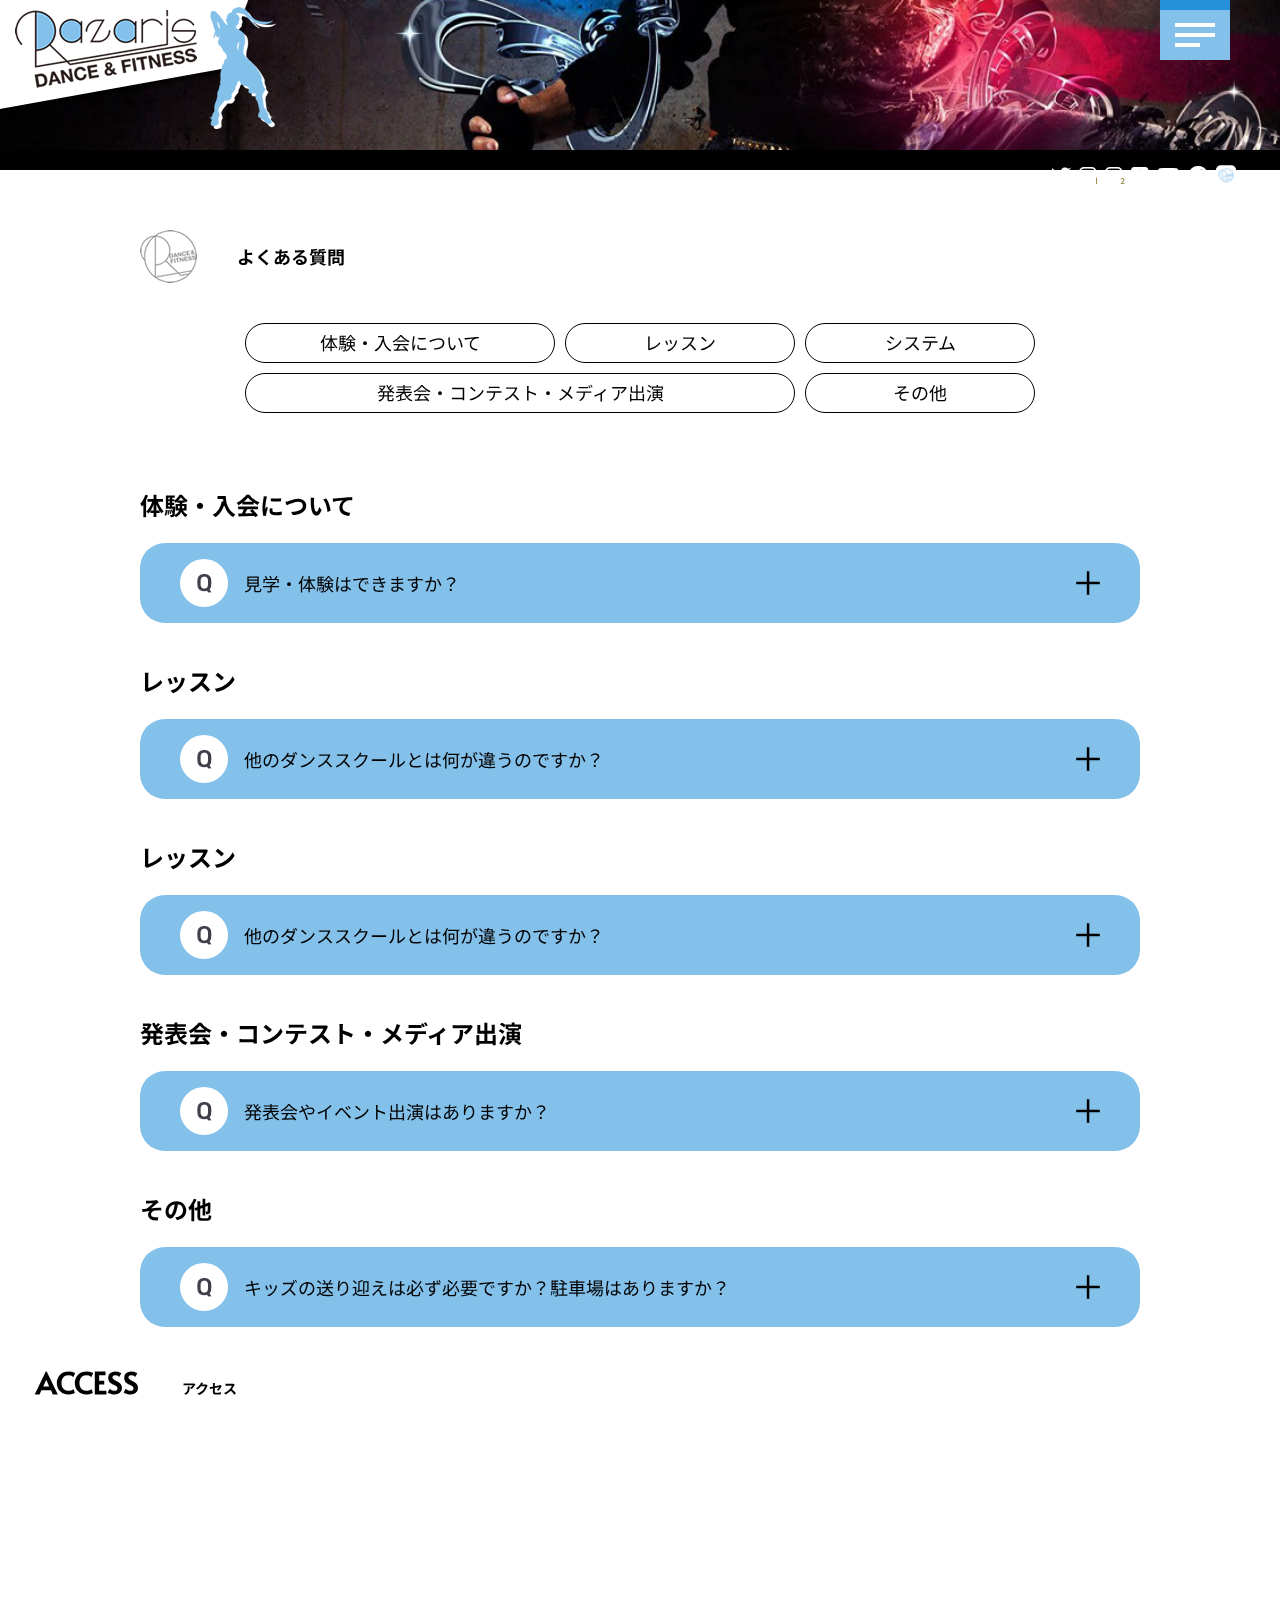
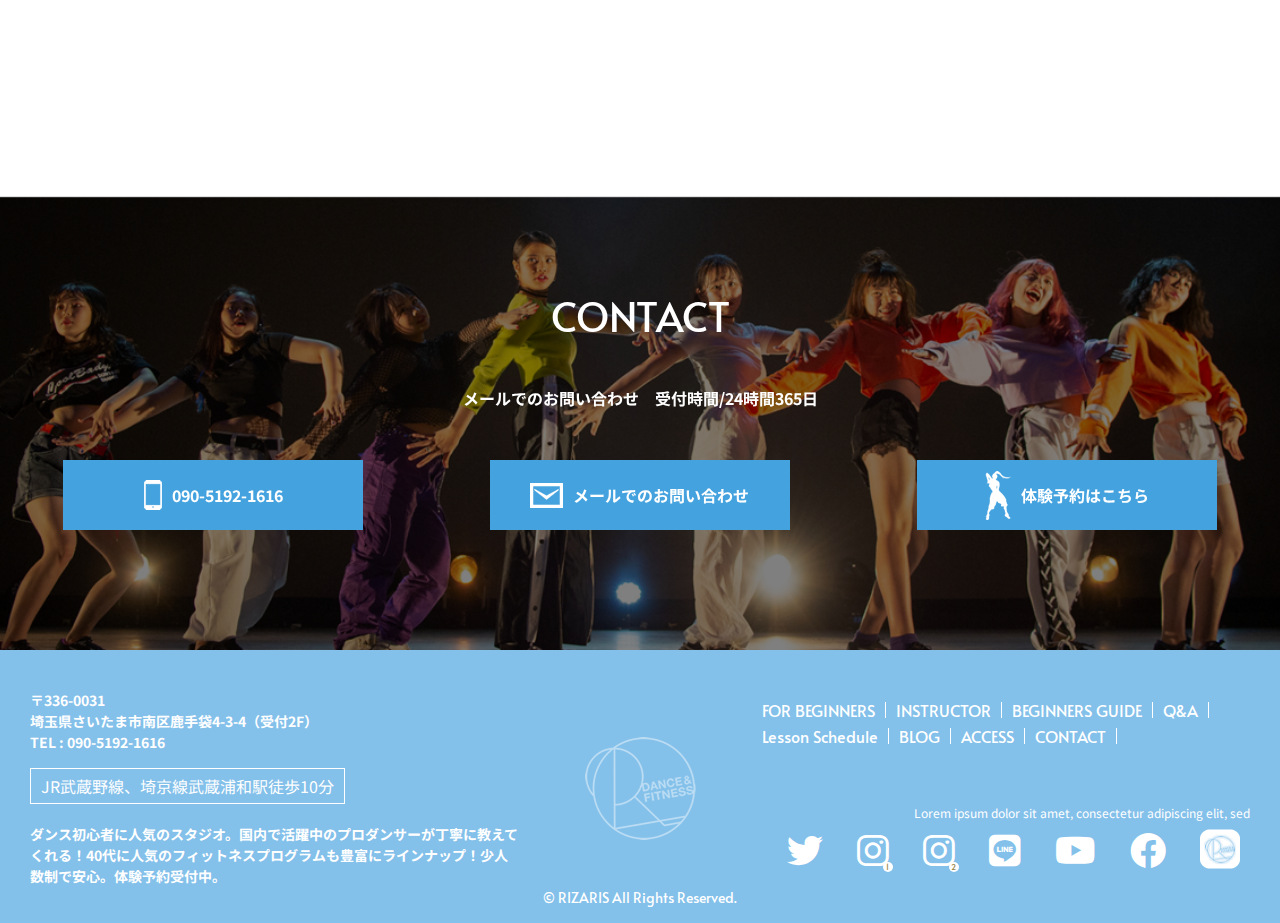
==== commit 7d0494fa: "20220219 instructor page added" ====
--- a/faq.html
+++ b/faq.html
@@ -12,8 +12,7 @@
     <link rel="stylesheet" href="./assets/css/fontawesome.css">
     <link rel="stylesheet" href="./assets/css/brands.css">
     <link rel="stylesheet" href="./assets/css/solid.css">
-    <link rel="stylesheet" href="./assets/css/style.css">
-    <link rel="stylesheet" href="./assets/css/top.css">
+    <link rel="stylesheet" href="./assets/css/common.css">
     <link rel="stylesheet" href="./assets/css/faq.css">
 
     <link rel="stylesheet" href="https://unpkg.com/swiper/swiper-bundle.min.css"/>
@@ -63,7 +62,7 @@
                         </a>
                     </li>
                     <li>
-                        <a class="nav-item" href="https://www.razaris.jp/instructor">
+                        <a class="nav-item" href="./instructor.html">
                             <div class="inWrap">
                                 <div class="box en">INSTRUCTOR</div>
                                 <div class="box jp">インストラクター</div>
@@ -90,7 +89,7 @@
                         </a>
                     </li>
                     <li>
-                        <a class="nav-item" href="https://www.razaris.jp/qa">
+                        <a class="nav-item" href="./faq.html">
                             <div class="inWrap">
                                 <div class="box en">Q&amp;A</div>
                                 <div class="box jp">よくある質問</div>
--- a/assets/css/common.css
+++ b/assets/css/common.css
@@ -0,0 +1,789 @@
+@import url('https://fonts.googleapis.com/css2?family=Fasthand&family=Noto+Sans+JP:wght@100;300;400;500;700;900&family=Noto+Serif+JP:wght@200;300;400;500;600;700;900&display=swap');
+@import url('https://fonts.googleapis.com/css2?family=Alata&family=Zen+Kaku+Gothic+Antique:wght@500&display=swap');
+
+*,*::after,*::before {
+    box-sizing: border-box;
+    margin: 0;
+    padding: 0;
+    max-width: 100%;
+}
+@-webkit-keyframes slide-in {
+    from {
+      opacity: 0;
+      right: -50%;
+    }
+  }
+  
+@keyframes slide-in {
+    from {
+        opacity: 0;
+        right: -50%;
+    }
+}
+html {
+    scroll-behavior: smooth;
+}
+body {
+    font-family: 'Noto Sans JP', sans-serif;
+    line-height: 1.5;
+}
+h1 {
+    font-family: 'Alata', sans-serif;
+    font-size: 30px;
+}
+h2 {
+    font-family: 'Noto Sans JP', sans-serif;
+    line-height: 1.5;
+    font-size: 24px;
+    font-weight: bold;
+}
+
+.subtitle {
+    font-family: 'Noto Sans JP', sans-serif;
+    font-size: 14px;
+    margin-left: 36px;
+}
+a {
+    color: inherit;
+    text-decoration: none;
+}
+li {
+    list-style: none;
+}
+img {
+    vertical-align: middle;
+    height: auto;
+}
+
+.container {
+    width: 1080px;
+    margin: auto;
+}
+section {
+    position: relative;
+}
+.sp {
+    display: none;
+}
+
+header {
+    position: fixed;
+    top: 0;
+    left: 0;
+    right: 0;
+    z-index: 1000;
+    transition: all .3s ease;
+}
+header>div {
+    display: flex;
+    align-items: center;
+    position: relative;
+}
+header>div>a {
+    display: flex;
+}
+.header-scroll {
+    padding: 10px 0;
+    background-color: rgba(255, 255, 255, .5);
+    box-shadow: 0 0 5px rgba(0, 0, 0, .5);
+}
+.menu-btn {
+    position: absolute;
+    top: 0px;
+    right: 50px;
+    padding: 10px 15px;
+    display: flex;
+    flex-direction: column;
+    justify-content: center;
+    align-items: flex-start;
+    cursor: pointer;
+    background-color: #83c0ea;
+    border-top: 10px solid #2591d8;
+}
+.menu-btn span {
+    width: 40px;
+    height: 4px;
+    background-color: white;
+    margin: 3px 0;
+    transition: all .3s ease;
+}
+.menu-btn span:nth-child(3) {
+    width: 25px;
+}
+.menu-btn:hover span:nth-child(3) {
+    width: 40px;
+}
+.menu-open span:nth-child(1) {
+    transform: rotate(135deg) translate(5px, -6px);
+    background-color: white;
+}
+.menu-open span:nth-child(2) {
+    width: 0px;
+    opacity: 0;
+    background-color: white;
+}
+.menu-open span:nth-child(3) {
+    width: 40px;
+    transform: rotate(-135deg) translate(8px, 9px);
+    background-color: white;
+}
+.menu {
+    position: fixed;
+    color: white;
+    background-color: rgba(0, 0, 0, .8);
+    right: 0;
+    top: 0;
+    left: 0;
+    bottom: 0;
+    text-align: center;
+    height: 100vh;
+    padding-top: 200px;
+    overflow-y: auto;
+    backdrop-filter: blur(5px);
+    font-size: 24px;
+    opacity: 0;
+    z-index: -1;
+    transition: all .3s ease;
+}
+.menu-main-open {
+    transform: translateY(0) !important;
+    opacity: 1 !important;
+    z-index: 999 !important;
+}
+
+/* menu */
+.menu {
+    display: flex;
+    align-items: center;
+    padding: 200px 10%;
+    /* justify-content: center; */
+}
+
+.menu-left {
+    width: 30%;
+    padding-right: 5%;
+    display: flex;
+    align-items: center;
+    flex-direction: column;
+    justify-content: center;
+}
+.menu-left .logoBox {
+    margin-bottom: 40px;
+}
+.menu-left .social-icons {
+    display: flex;
+    align-items: center;
+    flex-direction: column;
+    width: 100%;
+}
+.social-icons ul{
+    width: 100%;
+    display: flex;
+    align-items: center;
+    justify-content: space-around;
+}
+.social-icons ul li {
+    padding-right: 8px;
+    list-style: none;
+    display: flex;
+}
+.social-icons ul li a {
+    position: relative;
+    color: #fff;
+    font-size: 20px;
+}
+.social-icons ul li a span {
+    position: absolute;
+    right: -4px;
+    bottom: 4px;
+    display: block;
+    width: 10px;
+    height: 10px;
+    background: #fff;
+    border-radius: 50%;
+    color: #958443;
+    font-size: 8px;
+    line-height: 10px;
+    text-align: center;
+}
+.social-icons ul li a img {
+    width: 20px;
+    height: 20px;
+    display: flex;
+}
+.fa-twitter:before {
+    content: "\f099";
+}
+.fa-instagram:before {
+    content: "\f16d";
+}
+.fa-line:before {
+    content: "\f3c0";
+}
+.fa-youtube:before {
+    content: "\f167";
+}
+.fa-facebook:before {
+    content: "\f09a";
+}
+
+.menu-right {
+    width: 70%;
+    padding-left: 5%;
+    display: flex;
+    align-items: center;
+    flex-direction: column;
+    border-left: solid 1px white;
+}
+.menu-right .nav-list ul:first-child {
+    padding-right: 20px;
+}
+.menu-right .nav-list ul:last-child {
+    padding-left: 20px;
+}
+
+.menu-right .nav-list li .bg {
+    background: white;
+    width: 30px;
+    height: 2px;
+    position: absolute;
+    right: 0;
+    top: 50%;
+    margin-top: -1px;
+    z-index: -1;
+    transition: all 0.3s;
+}
+.menu-right .nav-list li:hover {
+    color: black;
+    display: flex;
+    align-items: center;
+    justify-content: center;
+}
+.menu-right .nav-list li:hover .bg {
+    height: 100%;
+    width: 100%;
+    transform: translate(0, -50%);
+}
+.menu-right .nav-list li .bg:before {
+  content: '';
+  height: 2px;
+  width: 10px;
+  background: white;
+  position: absolute;
+  right: -1px;      
+  -webkit-transition: all 0.3s;      
+  -o-transition: all 0.3s;      
+  transition: all 0.3s;
+}
+.menu-right .nav-list li .bg:before {
+  bottom: 3px;
+  -webkit-transform: rotate(45deg);
+  -ms-transform: rotate(45deg);
+  transform: rotate(45deg);
+}
+.menu-right .nav-item {
+    width: 100%;
+}
+.menu-right .nav-item:hover {
+    text-align: center;
+}
+.menu-right .nav-item:hover .bg:before {
+  right: 0;
+}
+.menu-right .nav-item:hover .bg:before{
+  bottom: 6px;
+}
+.clearfix {
+    width: 100%;
+    display: flex;
+    align-items: center;
+    justify-content: space-around;
+}
+.clearfix li {
+    width: 98%;
+}
+.clearfix img {
+    width: 75px;
+    height: 60px;
+}
+.menu .menu-bluebtn {
+    width: 100%;
+}
+.menu .menu-bluebtn li {
+    width: 110px;
+    height: 80px;
+    padding: 10px;
+    background-color: #5e9edb;
+    display: flex;
+    align-items: center;
+}
+.menu .menu-bluebtn li:last-child {
+    width: 300px;
+    height: 80px;
+}
+.menu .menu-bluebtn li:last-child a {
+    display: flex;
+    align-items: center;
+    justify-content: space-around;
+}
+
+.menu-right .nav-list {
+    display: flex;
+    text-align: left;
+    width: 100%;
+}
+.menu-right .nav-list ul {
+    width: 50%;
+}
+.menu-right .nav-list li {
+    position: relative;
+    margin-bottom: 10px;
+    padding: 10px 0;
+}
+.inWrap {
+    display: flex;
+    flex-direction: column;
+}
+.inWrap .box.en {
+    font-family: 'Alata', sans-serif;
+    font-size: 16px;
+}
+.menu-right .box.jp {
+    font-size: 10px;
+}
+.inWrap .s {
+    font-size: 10px;
+}
+.inWrap .l {
+    font-size: 16px;
+}
+
+.wrapper {
+    padding: 0 40px;
+}
+.container {
+    width: 100%;
+    max-width: 1000px;
+    margin: auto;
+}
+.top-banner {
+    height: 170px;
+    padding-top: 150px;
+    background-image: url(../img/banner-bg.png);
+    background-size: cover;
+    background-position: center;
+    background-repeat: no-repeat;
+}
+.top-banner .social-container {
+    position: absolute;
+    right: 36px;
+    bottom: -20px;
+}
+.top-banner .black-bar {
+    background-color: black;
+    height: 20px;
+}
+.section-pagetitle {
+    margin-top: 60px;
+    margin-bottom: 40px;
+}
+.page-title {
+    display: flex;
+    align-items: center;
+}
+.page-title p {
+    font-size: 18px;
+    font-weight: bold;
+    margin-left: 40px;
+}
+
+#myVideo {
+    position: relative;
+    width: 100%;
+    height: 100%;
+}
+
+/* section10 */
+.section10 h1 {
+    margin-left: 36px;
+    margin-bottom: 15px;
+}
+.section10 iframe {
+    width: 100%;
+    height: 372px;
+}
+.section10 .main-container {
+    background-image: url(../img/footer-bg.png);
+    background-size: cover;
+    background-repeat: no-repeat;
+    background-position: center;
+    padding-top: 90px;
+    padding-bottom: 100px;
+}
+.contact-title {
+    color: white;
+    font-family: 'Alata', sans-serif;
+    font-size: 40px;
+    text-align: center;
+}
+.contact-subtitle {
+    margin-top: 40px;
+    color: white;
+    font-size: 16px;
+    font-weight: bold;
+    text-align: center;
+}
+.button-container {
+    margin-top: 50px;
+    display: flex;
+    align-items: center;
+    justify-content: space-around;
+    flex-wrap: wrap;
+}
+.blue-btn {
+    display: flex;
+    align-items: center;
+    justify-content: center;
+
+    width: 300px;
+    height: 70px;
+    margin-bottom: 20px;
+    display: flex;
+    align-items: center;
+    justify-content: center;
+    background-color: #44a2df;
+
+    color: white;
+    font-size: 16px;
+    font-weight: bold;
+}
+.blue-btn img {
+    margin-right: 10px;
+}
+.blue-btn:hover {
+    transition: all .5s ease-in-out;
+    background-color: #165681;
+}
+.selectbox {
+    margin: auto;
+}
+.selectbox::before {
+    content: "\f13a";
+    font-family: FontAwesome;
+    position: absolute;
+    top: 0;
+    right: 0;
+    width: 20%;
+    height: 100%;
+    text-align: center;
+    font-size: 28px;
+    line-height: 45px;
+    color: rgba(255, 255, 255, 0.5);
+    background-color: rgba(255, 255, 255, 0.1);
+    pointer-events: none;
+}
+.selectbox:hover::before {
+    color: rgba(255, 255, 255, 0.6);
+    background-color: rgba(255, 255, 255, 0.2);
+}
+.selectbox select {
+    background-color: white;
+    color: #0563af;
+    padding: 12px;
+    width: 50%;
+    border: none;
+    font-size: 20px;
+    box-shadow: 0 5px 25px rgb(0 0 0 / 20%);
+    -webkit-appearance: button;
+    appearance: button;
+    outline: none;
+    border: 1px solid #0563af;
+}
+.selectbox select option {
+    padding: 30px;
+}
+/* =========================================================== */
+/* footer */
+footer {
+    background-color: #83c0ea;
+    color: white;
+    padding: 40px 30px 15px 30px;
+}
+footer .main-container {
+    display: flex;
+    justify-content: center;
+    align-items: center;
+}
+.footer-left {
+    width: 35%;
+    display: flex;
+    flex-direction: column;
+}
+.footer-left p {
+    font-size: 14px;
+    font-weight: bold;
+}
+.footer-left .box-text {
+    border: solid 1px white;
+    margin-top: 15px;
+    margin-bottom: 20px;
+    padding: 5px 10px;
+    width: fit-content;
+}
+.footer-center {
+    width: 25%;
+    display: flex;
+    align-items: center;
+    justify-content: center;
+}
+.footer-right {
+    width: 35%;
+}
+.footer-right .footer-menu {
+    display: flex;
+    justify-content: flex-start;
+}
+.footer-right .footer-menu > div {
+    border-right: solid 1px white;
+}
+.footer-right .social-container {
+    position: relative;
+    margin-top: 50px;
+    bottom: unset;
+    right: unset;
+    text-align: right;
+}
+.footer-right .social-container p {
+    font-size: 12px;
+}
+.footer-right .social-icons ul {
+    width: 100%;
+    display: flex;
+    align-items: center;
+    justify-content: flex-end;
+}
+.footer-right .social-icons ul li {
+    padding-left: 15px;
+    padding-right: 0;
+}
+.footer-right .social-icons ul li a {
+    font-size: 36px;
+}
+.footer-right .social-icons ul li a img {
+    min-width: 40px;
+    height: 40px;
+}
+footer li {
+    list-style: none;
+}
+.footer-menu ul {
+    display: flex;
+    flex-wrap: wrap;
+}
+.footer-menu li {
+    font-family: 'Alata', sans-serif;
+    font-size: 16px;
+    list-style: none;
+    white-space: nowrap;
+    margin-right: 10px;
+    border-right: 1px solid white;
+    padding-right: 10px;
+    line-height: 1;
+    margin-bottom: 10px;
+}
+.footer-menu a {
+    position: relative;
+    transition: all .3s ease;
+}
+.footer-menu a::after {
+    border-bottom: 1px solid white;
+    position: absolute;
+    content: '';
+    bottom: -2px;
+    left: -2%;
+    width: 104%;
+    transform: scale(0);
+    transform-origin: 0%;
+    transition: all .3s ease;
+}
+.footer-menu a:hover {
+    color: white;
+}
+.footer-menu a:hover::after {
+    transform: scale(1);
+}
+
+.social-container {
+    position: absolute;
+    bottom: -50px;
+    right: 36px;
+    z-index: 4;
+}
+.social-container li {
+    font-family: 'Alata', sans-serif;
+    font-size: 12px;
+}
+.copyright {
+    font-family: 'Alata', sans-serif;
+    font-size: 14px;
+    text-align: center;
+}
+
+/* Animation */
+.effect-shine::before {
+	position: absolute;
+	top: 0;
+	left: -75%;
+	z-index: 2;
+	display: block;
+	content: '';
+	width: 50%;
+	height: 100%;
+	background: -webkit-linear-gradient(left, rgba(255,255,255,0) 0%, rgba(255,255,255,.3) 100%);
+	background: linear-gradient(to right, rgba(255,255,255,0) 0%, rgba(255,255,255,.3) 100%);
+	-webkit-transform: skewX(-25deg);
+	transform: skewX(-25deg);
+}
+.effect-shine:hover::before {
+	-webkit-animation: shine .75s;
+	animation: shine .75s;
+}
+@-webkit-keyframes shine {
+	100% {
+		left: 125%;
+	}
+}
+@keyframes shine {
+	100% {
+		left: 125%;
+	}
+}
+
+
+/* Responsible */
+@media (max-width: 1400px) {
+}
+@media (max-width: 1280px) {
+    .footer-left {
+        width: 40%;
+    }
+    .footer-center {
+        width: 20%;
+    }
+    .footer-right {
+        width: 40%;
+    }
+    .footer-right .social-icons ul {
+        justify-content: space-around;
+    }
+}
+@media (max-width: 900px) {
+    header .logo img {
+        height: 80px;
+        width: auto;
+    }
+    .menu-btn {
+        right: 10px;
+    }
+    .menu {
+        padding: 150px 10%;
+        flex-direction: column;
+    }
+    .menu-left {
+        width: 100%;
+        padding-right: 0;
+    }
+    .menu-left .social-icons {
+        width: 100%;
+        flex-direction: row;
+        margin-bottom: 10px;
+    }
+    .menu-right {
+        width: 100%;
+        padding-left: 0;
+        border-left: none;
+    }
+    .clearfix {
+        flex-wrap: wrap;
+    }
+    .menu .menu-bluebtn li {
+        margin-bottom: 10px;
+    }
+    .menu .menu-bluebtn li {
+        width: 80px;
+        height: 60px;
+    }
+    .menu .menu-bluebtn li:last-child {
+        width: 200px;
+        height: 60px;
+    }
+
+}
+@media (max-width: 767px) {
+    /* footer     */
+    footer .main-container {
+        flex-direction: column;
+    }
+    .footer-left {
+        width: 100%;
+    }
+    .footer-center {
+        margin: 20px 0;
+    }
+    .footer-right {
+        width: 100%;
+    }
+    .footer-right .social-container {
+        position: relative;
+        bottom: 0;
+        right: 0;
+    }
+    .footer-right .social-icons ul li a img {
+        width: 40px;
+        height: 40px;
+    }
+    .copyright {
+        margin-top: 20px;
+    }
+}
+@media (max-width: 400px) {
+    .menu-btn {
+        padding: 4px 6px;
+    }
+    .menu-btn span {
+        width: 36px;
+        height: 3px;
+    }
+    .menu-btn:hover span:nth-child(3) {
+        width: 36px;
+    }
+    .menu-btn:hover span:nth-child(3) {
+        width: 36px;
+    }
+    .menu-open span:nth-child(3) {
+        transform: rotate(-135deg) translate(7px, 8px);
+    }
+    .menu-right .nav-list {
+        flex-direction: column;
+    }
+    .menu-right .nav-list ul {
+        width: 100%;
+    }
+    .menu-right .nav-list ul:first-child {
+        padding-right: 0;
+    }
+    .menu-right .nav-list ul:last-child {
+        padding-left: 0;
+    }
+
+    .subtitle {
+        display: block;
+    }
+    .footer-right .social-icons ul {
+        width: 100%;
+        justify-content: space-around;
+    }
+    .footer-right .social-icons ul li {
+        padding: 0;
+    }
+}--- a/assets/css/faq.css
+++ b/assets/css/faq.css
@@ -1,41 +1,4 @@
-.wrapper {
-    padding: 0 40px;
-}
-.container {
-    width: 100%;
-    max-width: 1000px;
-    margin: auto;
-}
-.top-banner {
-    height: 170px;
-    padding-top: 150px;
-    background-image: url(../img/banner-bg.png);
-    background-size: cover;
-    background-position: center;
-    background-repeat: no-repeat;
-}
-.top-banner .social-container {
-    position: absolute;
-    right: 36px;
-    bottom: 20px;
-}
-.top-banner .black-bar {
-    background-color: black;
-    height: 20px;
-}
-.section-pagetitle {
-    margin-top: 60px;
-    margin-bottom: 40px;
-}
-.page-title {
-    display: flex;
-    align-items: center;
-}
-.page-title p {
-    font-size: 18px;
-    font-weight: bold;
-    margin-left: 40px;
-}
+
 #anchor ul {
     width: 100%;
     max-width: 800px;
